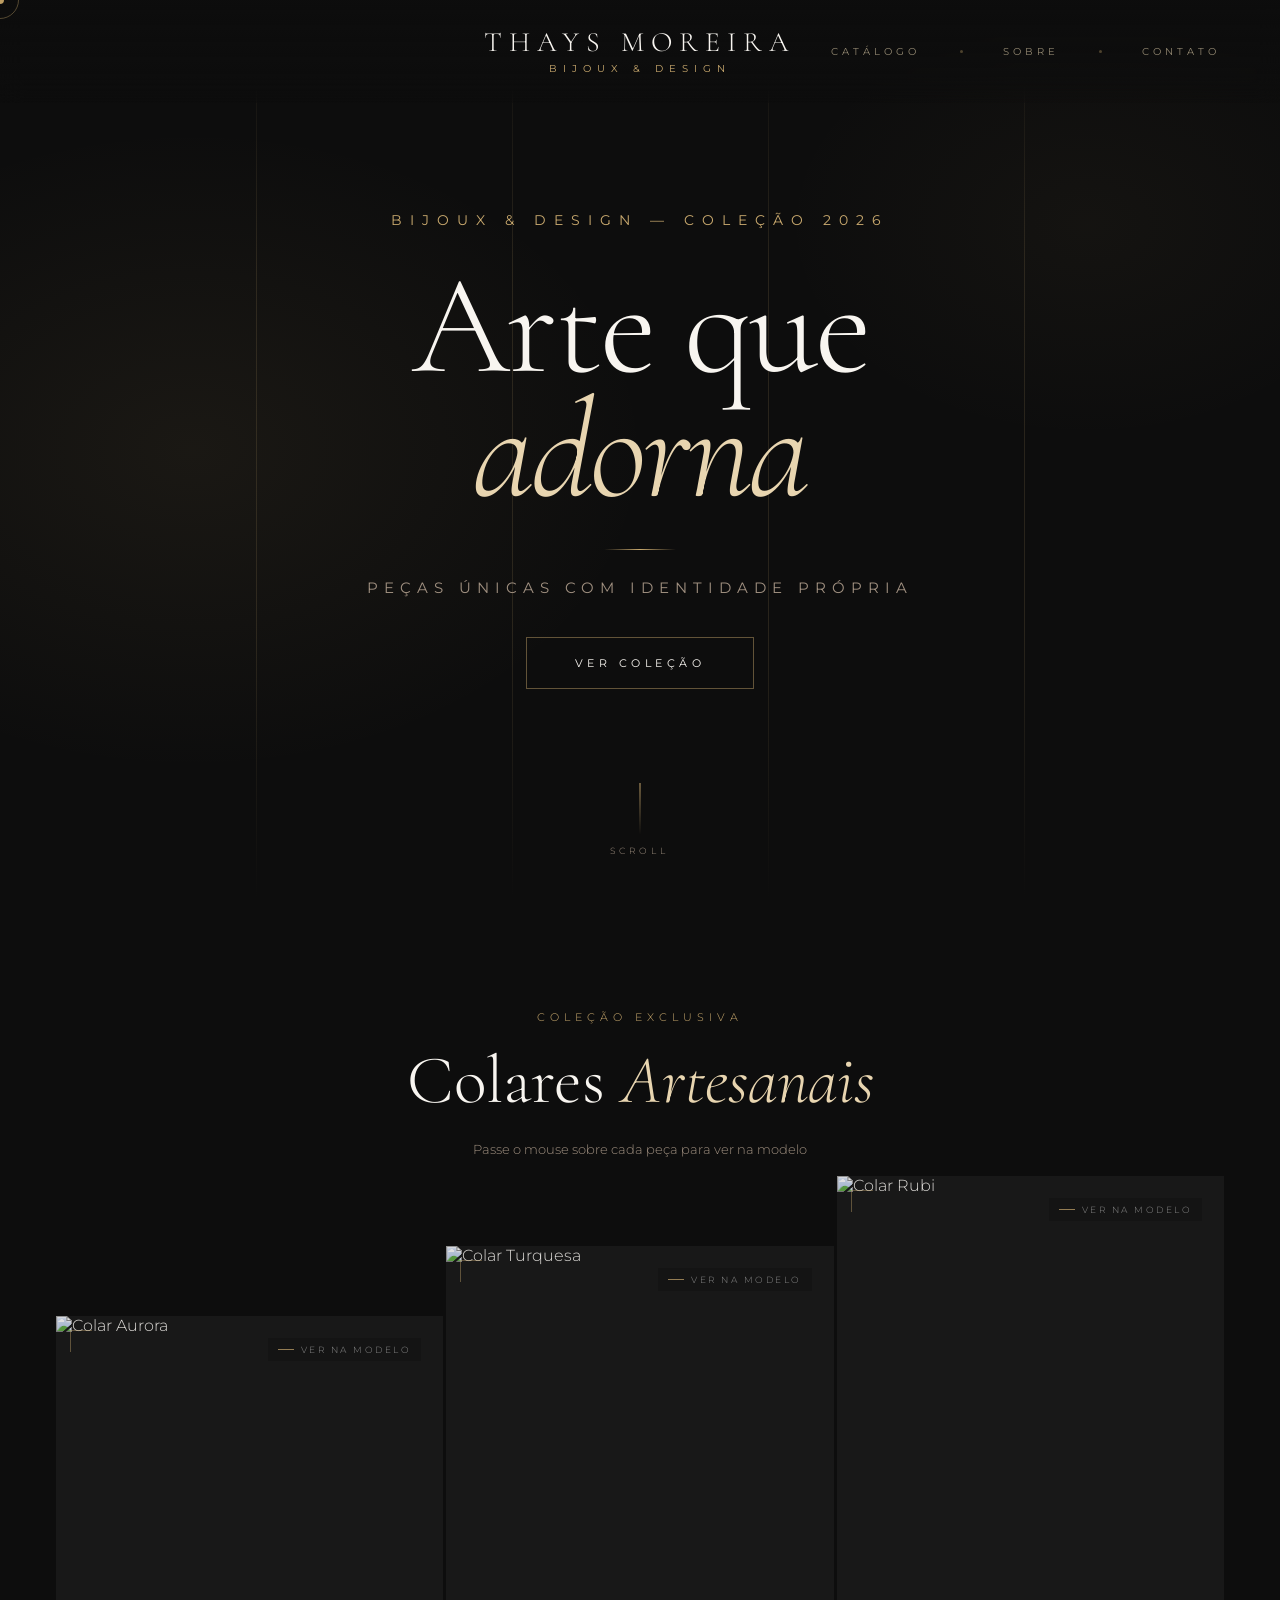
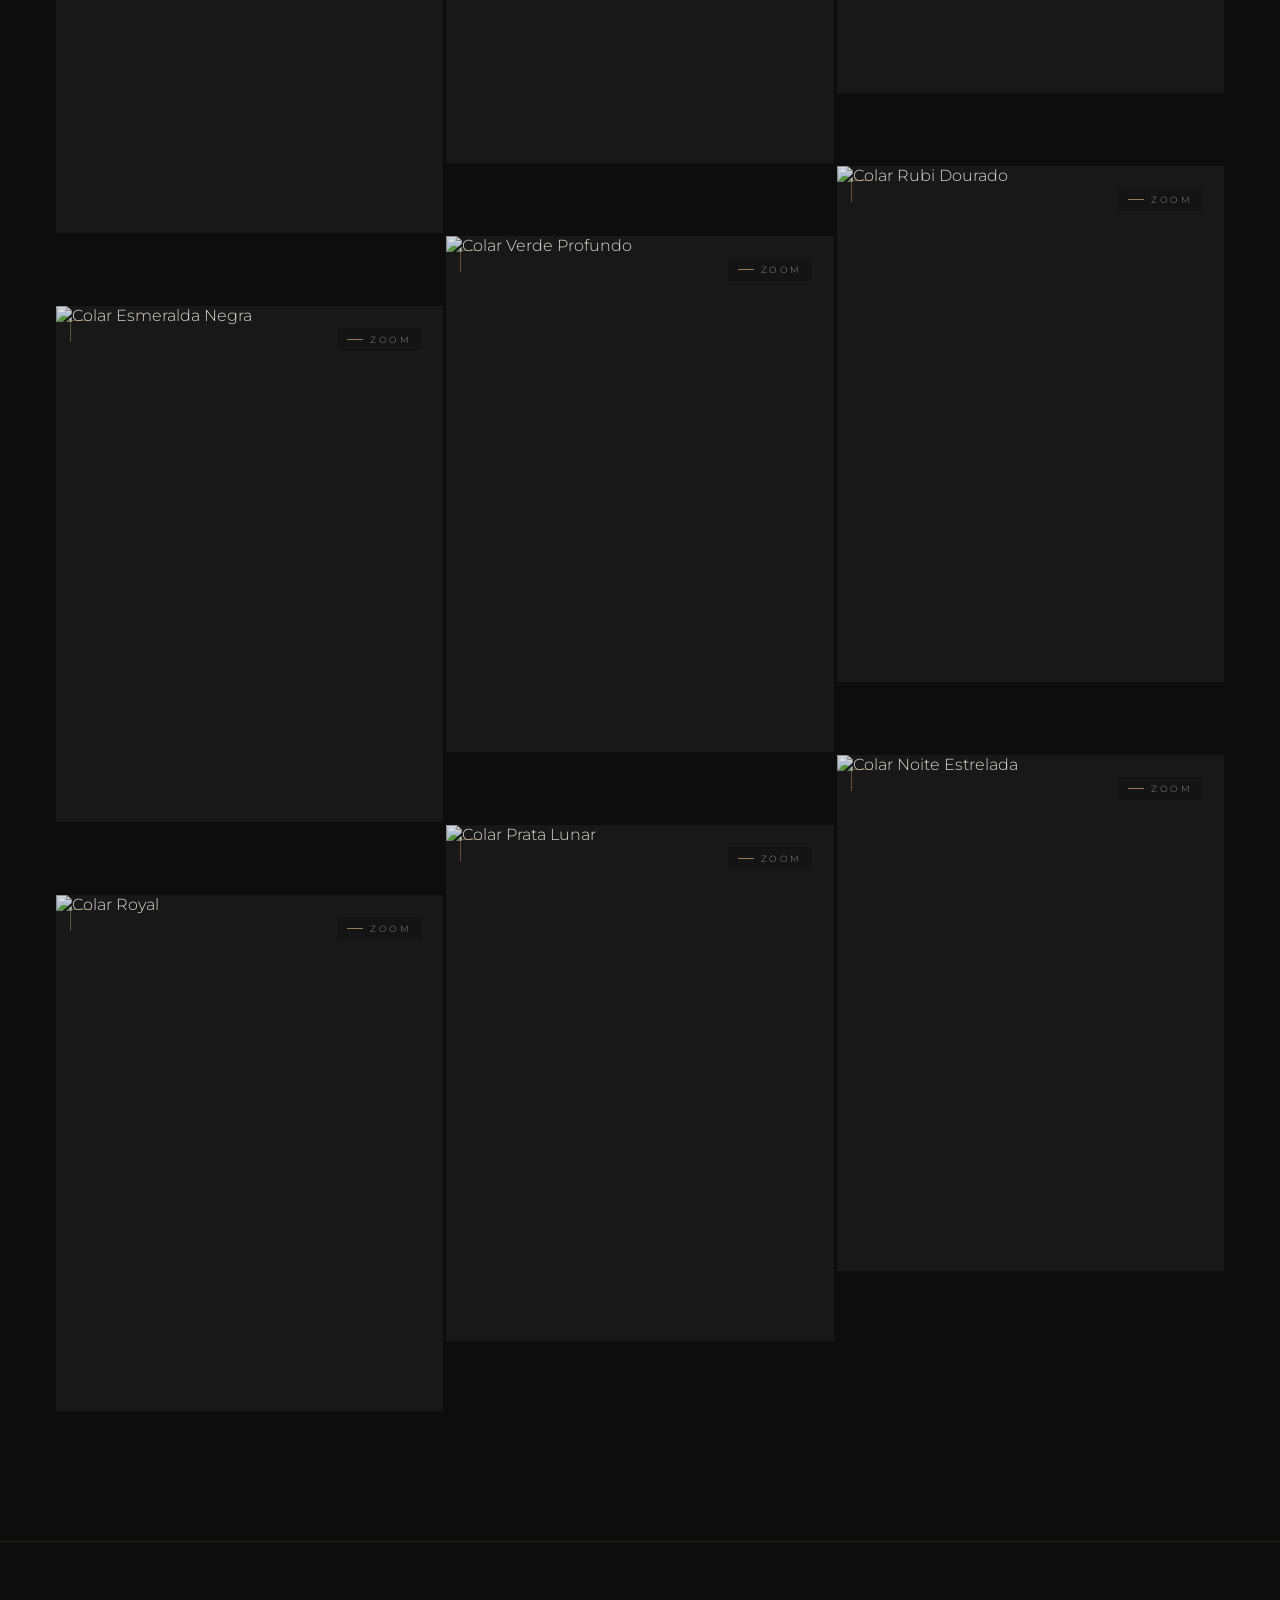
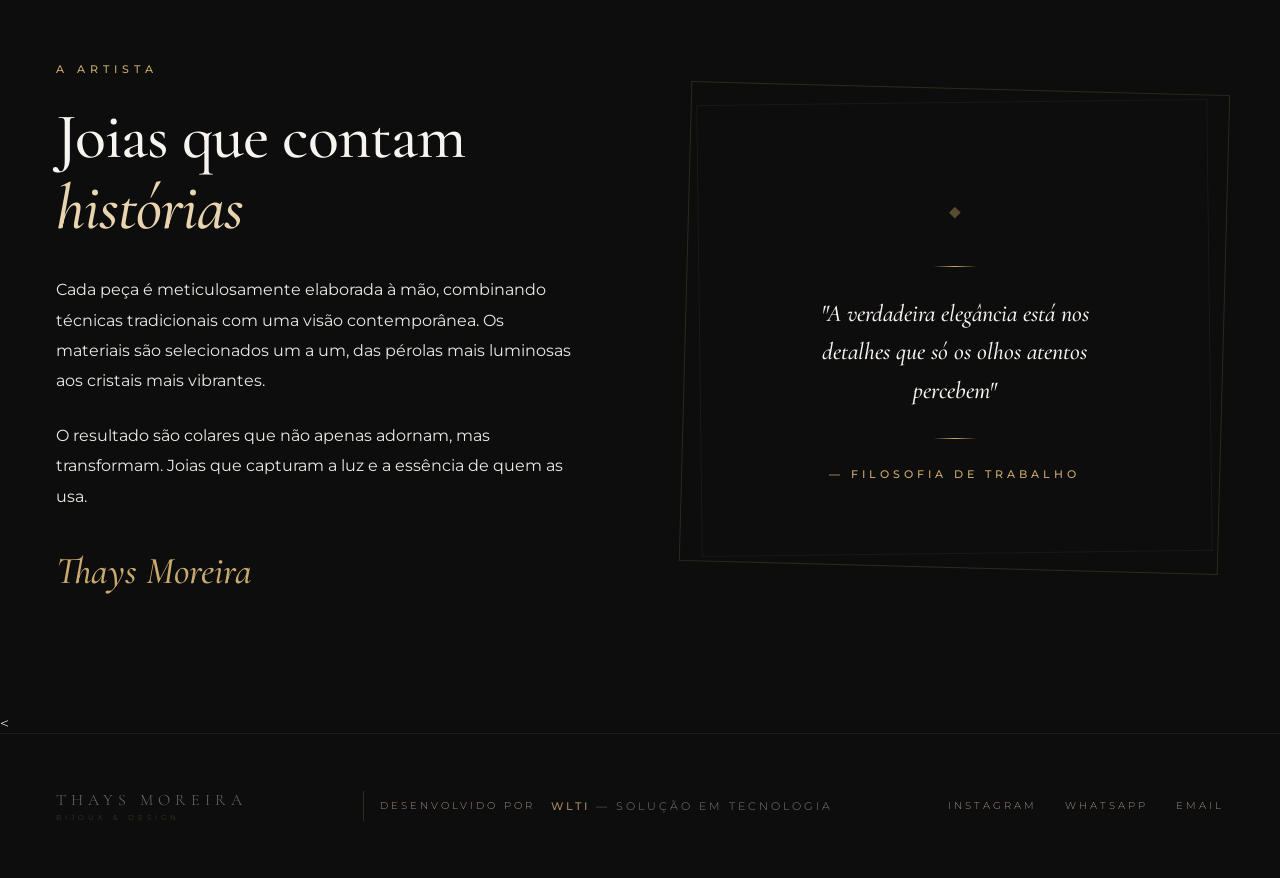
==== index.html @ ad1c8031 "Initial commit: site Thays Moreira" ====
<!DOCTYPE html>
<html lang="pt-BR">
<head>
<meta charset="UTF-8">
<meta name="viewport" content="width=device-width, initial-scale=1.0">
<title>Thays Moreira — Bijoux & Design</title>
<link rel="preconnect" href="https://fonts.googleapis.com">
<link rel="preconnect" href="https://fonts.gstatic.com" crossorigin>
<link href="https://fonts.googleapis.com/css2?family=Cormorant+Garamond:ital,wght@0,300;0,400;0,500;0,600;1,300;1,400&family=Montserrat:wght@200;300;400;500;600&display=swap" rel="stylesheet">
<style>
*,*::before,*::after{box-sizing:border-box;margin:0;padding:0}
:root{
  --gold:#c9a96e;
  --gold-light:#e8d5b0;
  --dark:#0d0d0d;
  --charcoal:#181818;
  --off-white:#f8f5f0;
  --text-muted:#a09080;
}
html{scroll-behavior:smooth}
body{background:var(--dark);color:var(--off-white);font-family:"Montserrat",sans-serif;font-weight:300;overflow-x:hidden;cursor:none}

/* CURSOR */
#cursor{position:fixed;width:8px;height:8px;background:var(--gold);border-radius:50%;pointer-events:none;z-index:9999;transform:translate(-50%,-50%);mix-blend-mode:difference}
#cursor-ring{position:fixed;width:38px;height:38px;border:1px solid rgba(201,169,110,.55);border-radius:50%;pointer-events:none;z-index:9998;transform:translate(-50%,-50%);opacity:.7;transition:left .1s ease-out,top .1s ease-out}

/* HEADER - LOGO CENTRALIZADO */
header{
  position:fixed;top:0;left:0;right:0;z-index:100;
  padding:28px 60px;
  display:flex;align-items:center;justify-content:center;
  background:linear-gradient(to bottom,rgba(13,13,13,.97) 0%,rgba(13,13,13,.6) 75%,transparent 100%);
  backdrop-filter:blur(12px);
  -webkit-backdrop-filter:blur(12px);
}

/* LOGO — AUMENTADO */
.logo-text{
  display:flex;
  flex-direction:column;
  gap:6px;
  text-decoration:none;
  align-items:center;
}
.logo-name{
  font-family:"Cormorant Garamond",serif;
  font-size:28px;
  font-weight:300;
  letter-spacing:7px;
  text-transform:uppercase;
  color:var(--off-white);
  line-height:1;
}
.logo-sub{
  font-size:10px;
  letter-spacing:6px;
  text-transform:uppercase;
  color:var(--gold);
  font-weight:400;
  display:flex;
  align-items:center;
  gap:10px;
}
.logo-sub::before,.logo-sub::after{
  content:"";
  flex:1;
  height:1px;
  background:linear-gradient(to right,transparent,rgba(201,169,110,.5));
}
.logo-sub::after{
  background:linear-gradient(to left,transparent,rgba(201,169,110,.5));
}

/* MENU - posicionado absoluto à direita */
nav{position:absolute;right:60px;display:flex;gap:40px;align-items:center}
nav a{color:rgba(232,213,176,.6);text-decoration:none;font-size:10px;letter-spacing:4px;text-transform:uppercase;transition:color .3s,letter-spacing .3s;font-weight:400}
nav a:hover{color:var(--gold);letter-spacing:5.5px}
.nav-dot{width:3px;height:3px;border-radius:50%;background:rgba(201,169,110,.35)}

/* HERO */
.hero{min-height:100vh;display:flex;align-items:center;justify-content:center;position:relative;overflow:hidden}
.hero-bg{position:absolute;inset:0;background:
  radial-gradient(ellipse 55% 55% at 15% 50%,rgba(201,169,110,.07) 0%,transparent 65%),
  radial-gradient(ellipse 40% 40% at 85% 25%,rgba(201,169,110,.04) 0%,transparent 60%)}
.hero-vlines span{position:absolute;top:0;bottom:0;width:1px;background:linear-gradient(to bottom,transparent,rgba(201,169,110,.15) 30%,rgba(201,169,110,.15) 70%,transparent)}
.hero-vlines span:nth-child(1){left:20%}
.hero-vlines span:nth-child(2){left:40%}
.hero-vlines span:nth-child(3){left:60%}
.hero-vlines span:nth-child(4){left:80%}
.hero-content{text-align:center;position:relative;z-index:2}
/* FONTES AUMENTADAS - EYEBROW E SUBTÍTULO */
.hero-eyebrow{
  font-size:14px;  /* AUMENTADO de 11px */
  letter-spacing:8px;  /* AUMENTADO de 7px */
  text-transform:uppercase;
  color:var(--gold);
  margin-bottom:36px;
  opacity:0;
  animation:fadeUp .9s .3s forwards;
  font-weight:400;
}
.hero-title{font-family:"Cormorant Garamond",serif;font-size:clamp(72px,11vw,148px);font-weight:300;line-height:.88;color:var(--off-white);letter-spacing:-3px;opacity:0;animation:fadeUp 1s .5s forwards}
.hero-title em{font-style:italic;color:var(--gold-light)}
.hero-divider{width:72px;height:1px;background:linear-gradient(to right,transparent,var(--gold),transparent);margin:36px auto 28px;opacity:0;animation:fadeIn 1s .85s forwards}
/* FONTES AUMENTADAS - SUBTÍTULO */
.hero-sub{
  font-size:15px;  /* AUMENTADO de 12px */
  letter-spacing:6px;  /* AUMENTADO de 5px */
  text-transform:uppercase;
  color:var(--text-muted);
  opacity:0;
  animation:fadeUp 1s .7s forwards;
  font-weight:400;
}
/* FONTES AUMENTADAS - BOTÃO CTA */
.hero-cta{
  display:inline-block;
  font-size:11px;  /* AUMENTADO de 10px */
  letter-spacing:4.5px;  /* AUMENTADO de 4px */
  text-transform:uppercase;
  color:var(--off-white);
  text-decoration:none;
  border:1px solid rgba(201,169,110,.45);
  padding:18px 48px;
  margin-top:40px;
  transition:all .45s;
  opacity:0;
  animation:fadeUp .9s 1.1s forwards;
  font-weight:400;
}
.hero-cta:hover{background:var(--gold);color:var(--dark);border-color:var(--gold);letter-spacing:6px}
.scroll-hint{position:absolute;bottom:44px;left:50%;transform:translateX(-50%);display:flex;flex-direction:column;align-items:center;gap:10px;opacity:0;animation:fadeIn 1s 1.6s forwards}
.scroll-hint span{font-size:9px;letter-spacing:4px;text-transform:uppercase;color:var(--text-muted)}
.scroll-line{width:1px;height:52px;background:linear-gradient(to bottom,var(--gold),transparent);animation:scrollPulse 2.2s ease-in-out infinite}

/* SECTION HEADER */
.section-header{text-align:center;padding:110px 60px 64px}
.section-eyebrow{font-size:11px;letter-spacing:5px;text-transform:uppercase;color:var(--gold);margin-bottom:20px}
.section-title{font-family:"Cormorant Garamond",serif;font-size:clamp(42px,5.5vw,68px);font-weight:300;color:var(--off-white);line-height:1.08}
.section-title em{font-style:italic;color:var(--gold-light)}
.section-sub{font-size:13px;color:var(--text-muted);margin-top:20px;line-height:1.9;max-width:480px;margin-left:auto;margin-right:auto}

/* CATALOG */
.catalog{padding:20px 56px 130px;max-width:1440px;margin:0 auto}
.catalog-grid{display:grid;grid-template-columns:repeat(3,1fr);gap:3px}

/* PRODUCT CARD */
.product-card{position:relative;overflow:hidden;aspect-ratio:3/4;background:var(--charcoal);cursor:none}
.product-card:nth-child(3n+1){margin-top:70px}
.product-card:nth-child(3n+3){margin-top:-70px}

/* IMAGEM PRINCIPAL - O COLAR (sempre visível) */
.product-img{
  position:absolute;inset:0;width:100%;height:100%;
  object-fit:cover;object-position:center;
  transition:transform .9s cubic-bezier(.25,.46,.45,.94), filter .7s ease, opacity .5s ease;
  filter:saturate(.85) brightness(.88);
  z-index:1;
}
.product-card:hover .product-img{
  transform:scale(1.08);
  filter:saturate(1.15) brightness(1.0) contrast(1.05);
}

/* IMAGEM HOVER - A MODELO (aparece ao passar mouse) */
.hover-img{
  position:absolute;inset:0;width:100%;height:100%;
  object-fit:cover;object-position:center;
  opacity:0;
  transition:opacity .6s ease, transform .9s cubic-bezier(.25,.46,.45,.94);
  z-index:2;  /* ACIMA da imagem do colar */
}
.product-card:hover .hover-img{
  opacity:1;
  transform:scale(1.05);
}

.product-overlay{
  position:absolute;inset:0;
  background:linear-gradient(to top,rgba(8,8,8,.92) 0%,rgba(8,8,8,.1) 45%,transparent 65%);
  z-index:3;opacity:0;transition:opacity .5s;
}
.product-card:hover .product-overlay{opacity:1}

.product-info{
  position:absolute;bottom:0;left:0;right:0;padding:36px 28px;
  z-index:4;transform:translateY(18px);opacity:0;
  transition:all .5s .08s;
}
.product-card:hover .product-info{transform:translateY(0);opacity:1}
.product-name{font-family:"Cormorant Garamond",serif;font-size:28px;font-weight:400;color:var(--off-white);margin-bottom:7px}
.product-material{font-size:10px;letter-spacing:3.5px;text-transform:uppercase;color:var(--gold)}

.hover-hint{
  position:absolute;top:22px;right:22px;
  font-size:9px;letter-spacing:2.5px;text-transform:uppercase;
  color:rgba(255,255,255,.5);z-index:5;
  transition:opacity .3s;
  display:flex;align-items:center;gap:7px;
  background:rgba(13,13,13,.35);padding:6px 10px;
}
.hover-hint::before{content:"";width:16px;height:1px;background:var(--gold);opacity:.7}
.product-card:hover .hover-hint{opacity:0}

.corner-tl{
  position:absolute;top:14px;left:14px;
  width:22px;height:22px;
  border-top:1px solid var(--gold);
  border-left:1px solid var(--gold);
  z-index:5;opacity:.4;
  transition:opacity .35s,width .35s,height .35s;
}
.product-card:hover .corner-tl{opacity:1;width:44px;height:44px}

/* ABOUT - FONTES MAIS LEGÍVEIS */
.about-wrapper{border-top:1px solid rgba(201,169,110,.12);padding:120px 56px}
.about-inner{max-width:1200px;margin:0 auto;display:grid;grid-template-columns:1fr 1fr;gap:90px;align-items:center}
.about-eyebrow{font-size:11px;letter-spacing:5px;text-transform:uppercase;color:var(--gold);margin-bottom:26px;font-weight:500}
.about-title{font-family:"Cormorant Garamond",serif;font-size:clamp(48px,5vw,64px);font-weight:500;color:var(--off-white);line-height:1.1;margin-bottom:32px;letter-spacing:-1px}
.about-title em{font-style:italic;color:var(--gold-light)}
.about-text{color:var(--off-white);font-size:16px;line-height:1.9;margin-bottom:24px;font-weight:400;opacity:0.95;max-width:520px}
.about-signature{font-family:"Cormorant Garamond",serif;font-size:38px;font-style:italic;color:var(--gold);opacity:1;margin-top:36px;font-weight:500}
.manifesto-panel{position:relative;height:480px;display:flex;flex-direction:column;align-items:center;justify-content:center;gap:28px;padding:48px}
.manifesto-panel::before{content:"";position:absolute;inset:0;border:1px solid rgba(201,169,110,.18);transform:rotate(1.5deg)}
.manifesto-panel::after{content:"";position:absolute;inset:14px;border:1px solid rgba(201,169,110,.08);transform:rotate(-0.7deg)}
.manifesto-gem{font-family:"Cormorant Garamond",serif;font-size:52px;color:var(--gold);opacity:.4;font-style:italic;z-index:1}
.manifesto-line{width:44px;height:1px;background:linear-gradient(to right,transparent,var(--gold),transparent);z-index:1}
.manifesto-quote{font-family:"Cormorant Garamond",serif;font-size:24px;font-style:italic;color:var(--off-white);text-align:center;line-height:1.6;opacity:1;z-index:1;max-width:340px;font-weight:500}
.manifesto-attr{font-size:11px;letter-spacing:4px;text-transform:uppercase;color:var(--gold);z-index:1;font-weight:500}

/* FOOTER */
footer{border-top:1px solid rgba(201,169,110,.1);padding:56px;display:flex;align-items:center;justify-content:space-between;flex-wrap:wrap;gap:24px}
.footer-logo-text{display:flex;flex-direction:column;gap:3px}
.footer-logo-name{font-family:"Cormorant Garamond",serif;font-size:16px;font-weight:300;letter-spacing:5px;text-transform:uppercase;color:rgba(248,245,240,.4)}
.footer-logo-sub{font-size:7px;letter-spacing:4px;text-transform:uppercase;color:rgba(201,169,110,.35)}
.footer-text{font-size:10px;letter-spacing:3px;text-transform:uppercase;color:var(--text-muted)}
.footer-social{display:flex;gap:28px}
.footer-social a{font-size:10px;letter-spacing:3px;text-transform:uppercase;color:var(--text-muted);text-decoration:none;transition:color .3s}
.footer-social a:hover{color:var(--gold)}

/* LOGO WLTi NO RODAPÉ */
.footer-brand{display:flex;align-items:center;gap:16px}
.footer-brand-separator{width:1px;height:30px;background:rgba(201,169,110,.2)}
.wlti-logo{height:32px;width:auto;opacity:.7;transition:opacity .3s}
.wlti-logo:hover{opacity:1}

@keyframes fadeUp{from{opacity:0;transform:translateY(32px)}to{opacity:1;transform:translateY(0)}}
@keyframes fadeIn{from{opacity:0}to{opacity:1}}
@keyframes scrollPulse{0%,100%{opacity:.25}50%{opacity:1}}

@media(max-width:900px){
  header{padding:20px 24px}
  .logo-name{font-size:22px;letter-spacing:5px}
  nav{right:24px;gap:20px}
  nav a{font-size:9px;letter-spacing:3px}
  .hero-eyebrow{font-size:12px;letter-spacing:6px}
  .hero-sub{font-size:13px;letter-spacing:4px}
  .hero-title{font-size:clamp(52px,14vw,80px)}
  .catalog{padding:16px 16px 80px}
  .catalog-grid{grid-template-columns:1fr 1fr}
  .product-card:nth-child(3n+1),.product-card:nth-child(3n+3){margin-top:0}
  .about-wrapper{padding:72px 24px}
  .about-inner{grid-template-columns:1fr;gap:48px}
  .about-title{font-size:clamp(36px,8vw,48px)}
  .about-text{font-size:15px}
  .manifesto-panel{height:auto;min-height:280px}
  footer{padding:40px 24px;flex-direction:column;text-align:center}
  .footer-brand{flex-direction:column;gap:12px}
  .footer-brand-separator{display:none}
}

/* TEXTO WLTi NO RODAPÉ */
.wlti-text{
  font-family:"Montserrat",sans-serif;
  font-size:11px;
  letter-spacing:3px;
  text-transform:uppercase;
  color:var(--gold);
  font-weight:500;
  opacity:.8;
  transition:opacity .3s;
}
.wlti-text:hover{opacity:1}
.wlti-text span{
  color:var(--off-white);
  font-weight:300;
  opacity:.6;
}








</style>
</head>
<body>
<div id="cursor"></div>
<div id="cursor-ring"></div>

<header>
  <a href="#" class="logo-text">
    <span class="logo-name">Thays Moreira</span>
    <span class="logo-sub">Bijoux &amp; Design</span>
  </a>

<nav>
  <a href="#catalogo">Catálogo</a><span class="nav-dot"></span>
  <a href="#sobre">Sobre</a><span class="nav-dot"></span>
  <a href="https://wa.me/5511981111852" target="_blank">Contato</a>
</nav>

</header>

<section class="hero">
  <div class="hero-bg"></div>
  <div class="hero-vlines"><span></span><span></span><span></span><span></span></div>
  <div class="hero-content">
    <p class="hero-eyebrow">Bijoux &amp; Design — Coleção 2026</p>
    <h1 class="hero-title">Arte que<br><em>adorna</em></h1>
    <div class="hero-divider"></div>
    <p class="hero-sub">Peças únicas com identidade própria</p>
    <a href="#catalogo" class="hero-cta">Ver Coleção</a>
  </div>
  <div class="scroll-hint"><div class="scroll-line"></div><span>Scroll</span></div>
</section>

<section id="catalogo">
  <div class="section-header">
    <p class="section-eyebrow">Coleção Exclusiva</p>
    <h2 class="section-title">Colares <em>Artesanais</em></h2>
    <p class="section-sub">Passe o mouse sobre cada peça para ver na modelo</p>
  </div>
  <div class="catalog">
    <div class="catalog-grid">
      
      <!-- CARD 1: Colar Multicolorido (colar 2) com Modelo Designer (1) -->
      <div class="product-card">
        <img class="product-img" src="colar (2).jpeg" alt="Colar Aurora">
        <img class="hover-img" src="Designer (1).jpg" alt="Modelo usando Colar Aurora">
        <div class="corner-tl"></div>
        <div class="hover-hint">Ver na modelo</div>
        <div class="product-overlay"></div>
        <div class="product-info">
          <h3 class="product-name">Aurora</h3>
          <p class="product-material">Pérolas barrocas & cristais</p>
        </div>
      </div>

      <!-- CARD 2: Colar Turquesa (colar 6) com Modelo Designer (2) -->
      <div class="product-card">
        <img class="product-img" src="colar (6).jpeg" alt="Colar Turquesa">
        <img class="hover-img" src="Designer (2).jpg" alt="Modelo usando Colar Turquesa">
        <div class="corner-tl"></div>
        <div class="hover-hint">Ver na modelo</div>
        <div class="product-overlay"></div>
        <div class="product-info">
          <h3 class="product-name">Esmeralda do Mar</h3>
          <p class="product-material">Turquesa natural & prata</p>
        </div>
      </div>

      <!-- CARD 3: Colar Vermelho (colar 9) com Modelo modelo2 -->
      <div class="product-card">
        <img class="product-img" src="colar (9).jpeg" alt="Colar Rubi">
        <img class="hover-img" src="modelo2.jpg" alt="Modelo usando Colar Rubi">
        <div class="corner-tl"></div>
        <div class="hover-hint">Ver na modelo</div>
        <div class="product-overlay"></div>
        <div class="product-info">
          <h3 class="product-name">Paixão</h3>
          <p class="product-material">Coral vermelho & ônix</p>
        </div>
      </div>

      <!-- CARD 4: Colar Verde/Preto (colar 1) -->
      <div class="product-card">
        <img class="product-img" src="colar (1).jpeg" alt="Colar Esmeralda Negra">
        <div class="corner-tl"></div>
        <div class="hover-hint">Zoom</div>
        <div class="product-overlay"></div>
        <div class="product-info">
          <h3 class="product-name">Esmeralda Negra</h3>
          <p class="product-material">Pérolas Tahitian & cristais</p>
        </div>
      </div>

      <!-- CARD 5: Colar Verde/Preto com pérolas verdes (colar 3) -->
      <div class="product-card">
        <img class="product-img" src="colar (3).jpeg" alt="Colar Verde Profundo">
        <div class="corner-tl"></div>
        <div class="hover-hint">Zoom</div>
        <div class="product-overlay"></div>
        <div class="product-info">
          <h3 class="product-name">Verde Profundo</h3>
          <p class="product-material">Pérolas verdes & hematita</p>
        </div>
      </div>

      <!-- CARD 6: Colar Vermelho/Dourado (colar 4) -->
      <div class="product-card">
        <img class="product-img" src="colar (4).jpeg" alt="Colar Rubi Dourado">
        <div class="corner-tl"></div>
        <div class="hover-hint">Zoom</div>
        <div class="product-overlay"></div>
        <div class="product-info">
          <h3 class="product-name">Rubi Dourado</h3>
          <p class="product-material">Coral vermelho & pedra do sol</p>
        </div>
      </div>

      <!-- CARD 7: Colar Vermelho/Azul (colar 5) -->
      <div class="product-card">
        <img class="product-img" src="colar (5).jpeg" alt="Colar Royal">
        <div class="corner-tl"></div>
        <div class="hover-hint">Zoom</div>
        <div class="product-overlay"></div>
        <div class="product-info">
          <h3 class="product-name">Royal</h3>
          <p class="product-material">Coral & lápis-lazúli</p>
        </div>
      </div>

      <!-- CARD 8: Colar Cinza/Prata (colar 7) -->
      <div class="product-card">
        <img class="product-img" src="colar (7).jpeg" alt="Colar Prata Lunar">
        <div class="corner-tl"></div>
        <div class="hover-hint">Zoom</div>
        <div class="product-overlay"></div>
        <div class="product-info">
          <h3 class="product-name">Prata Lunar</h3>
          <p class="product-material">Pérolas cinzas & cristais</p>
        </div>
      </div>

      <!-- CARD 9: Colar Azul escuro com pedra dourada (colar 8) -->
      <div class="product-card">
        <img class="product-img" src="colar (8).jpeg" alt="Colar Noite Estrelada">
        <div class="corner-tl"></div>
        <div class="hover-hint">Zoom</div>
        <div class="product-overlay"></div>
        <div class="product-info">
          <h3 class="product-name">Noite Estrelada</h3>
          <p class="product-material">Lápis-lazúli & pirita</p>
        </div>
      </div>

    </div>
  </div>
</section>

<section id="sobre" class="about-wrapper">
  <div class="about-inner">
    <div class="about-text-content">
      <p class="about-eyebrow">A Artista</p>
      <h2 class="about-title">Joias que contam<br><em>histórias</em></h2>
      <p class="about-text">Cada peça é meticulosamente elaborada à mão, combinando técnicas tradicionais com uma visão contemporânea. Os materiais são selecionados um a um, das pérolas mais luminosas aos cristais mais vibrantes.</p>
      <p class="about-text">O resultado são colares que não apenas adornam, mas transformam. Joias que capturam a luz e a essência de quem as usa.</p>
      <p class="about-signature">Thays Moreira</p>
    </div>
    <div class="manifesto-panel">
      <div class="manifesto-gem">◆</div>
      <div class="manifesto-line"></div>
      <p class="manifesto-quote">"A verdadeira elegância está nos detalhes que só os olhos atentos percebem"</p>
      <div class="manifesto-line"></div>
      <p class="manifesto-attr">— Filosofia de trabalho</p>
    </div>
  </div>
</section>

<<footer id="contato">
  <div class="footer-logo-text">
    <span class="footer-logo-name">Thays Moreira</span>
    <span class="footer-logo-sub">Bijoux &amp; Design</span>
  </div>
  
  <div class="footer-brand">
    <div class="footer-brand-separator"></div>
    <span class="footer-text">Desenvolvido por</span>
    <span class="wlti-text">WLTi <span>— Solução em Tecnologia</span></span>
  </div>
  
  <div class="footer-social">
    <a href="#">Instagram</a>
    <a href="https://wa.me/5511981111852" target="_blank">WhatsApp</a>
    <a href="#">Email</a>
  </div>
</footer>

<script>
// Cursor personalizado
const cursor = document.getElementById('cursor');
const cursorRing = document.getElementById('cursor-ring');

document.addEventListener('mousemove', (e) => {
  cursor.style.left = e.clientX + 'px';
  cursor.style.top = e.clientY + 'px';
  cursorRing.style.left = e.clientX + 'px';
  cursorRing.style.top = e.clientY + 'px';
});

// Efeito suave no cursor ao passar sobre elementos clicáveis
const clickables = document.querySelectorAll('a, .product-card, .hero-cta');
clickables.forEach(el => {
  el.addEventListener('mouseenter', () => {
    cursorRing.style.transform = 'translate(-50%, -50%) scale(1.5)';
    cursorRing.style.opacity = '0.4';
  });
  el.addEventListener('mouseleave', () => {
    cursorRing.style.transform = 'translate(-50%, -50%) scale(1)';
    cursorRing.style.opacity = '0.7';
  });
});
</script>

</body>
</html>
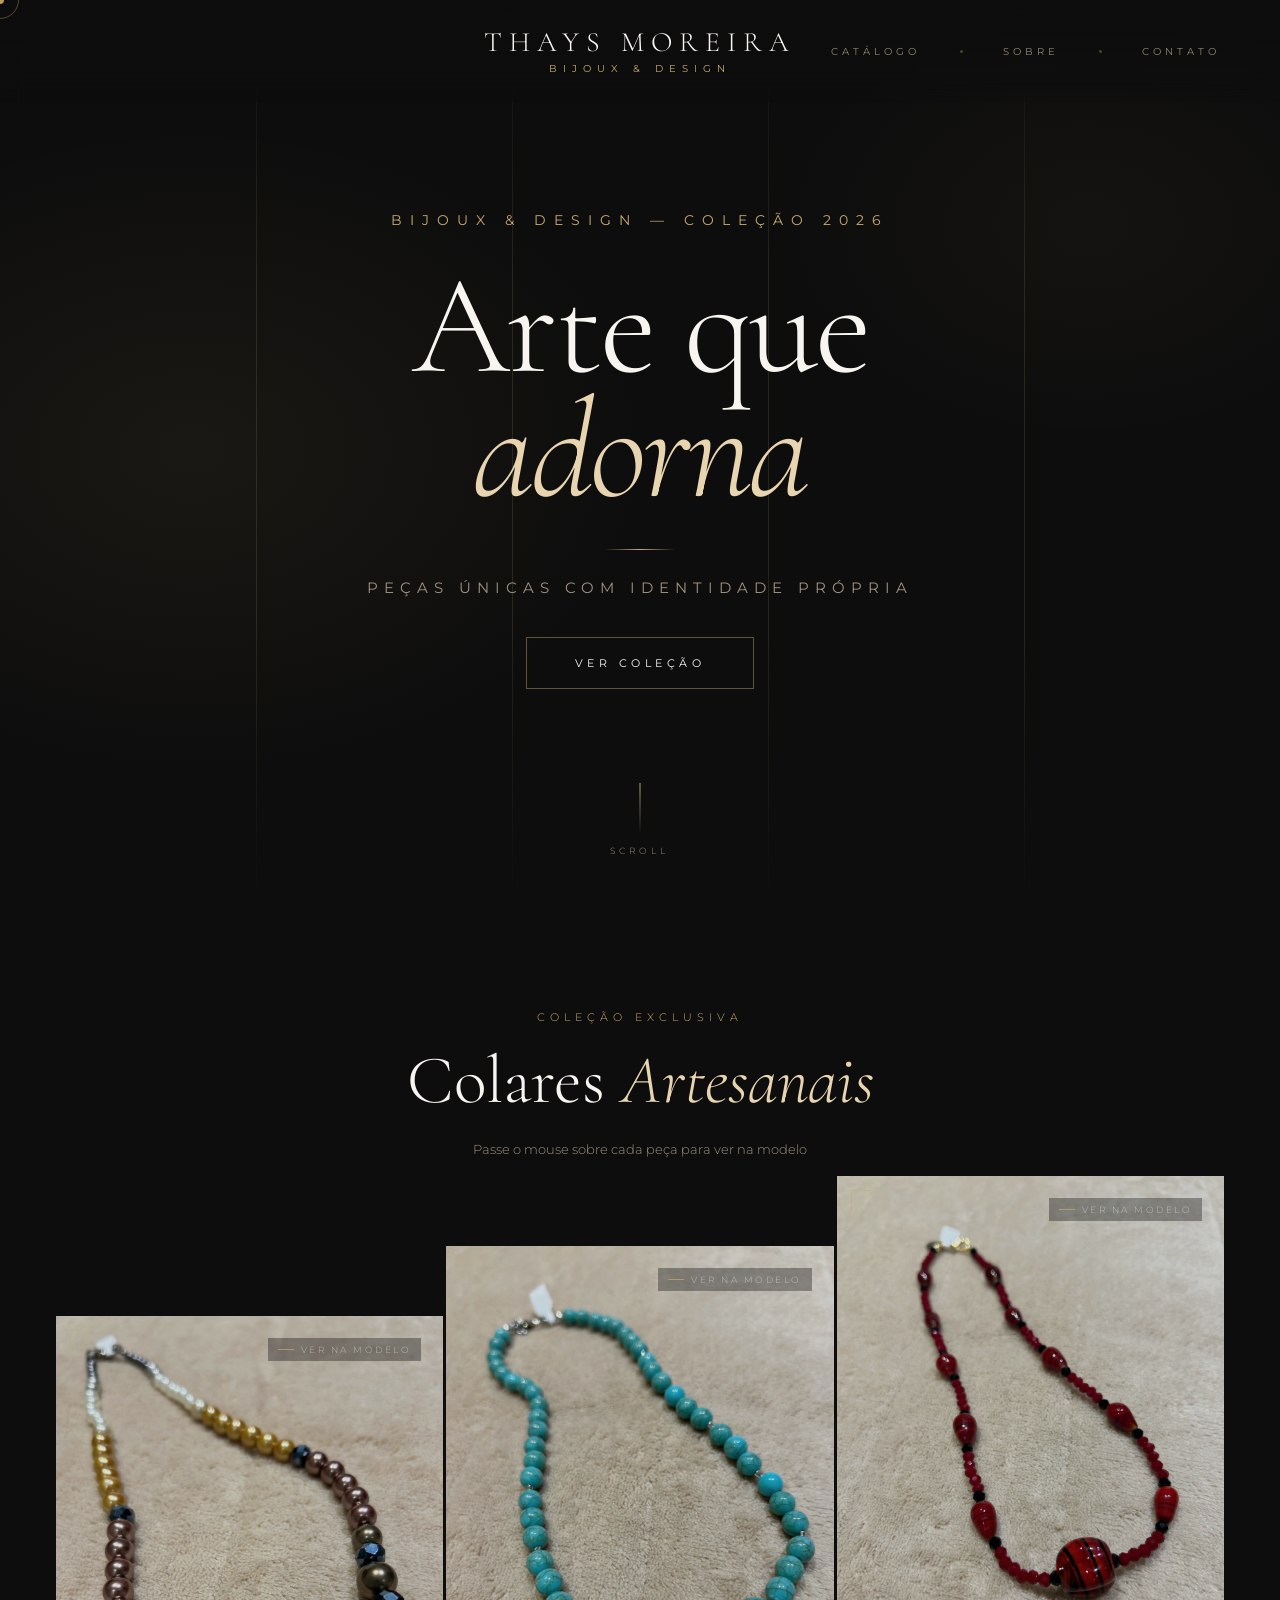
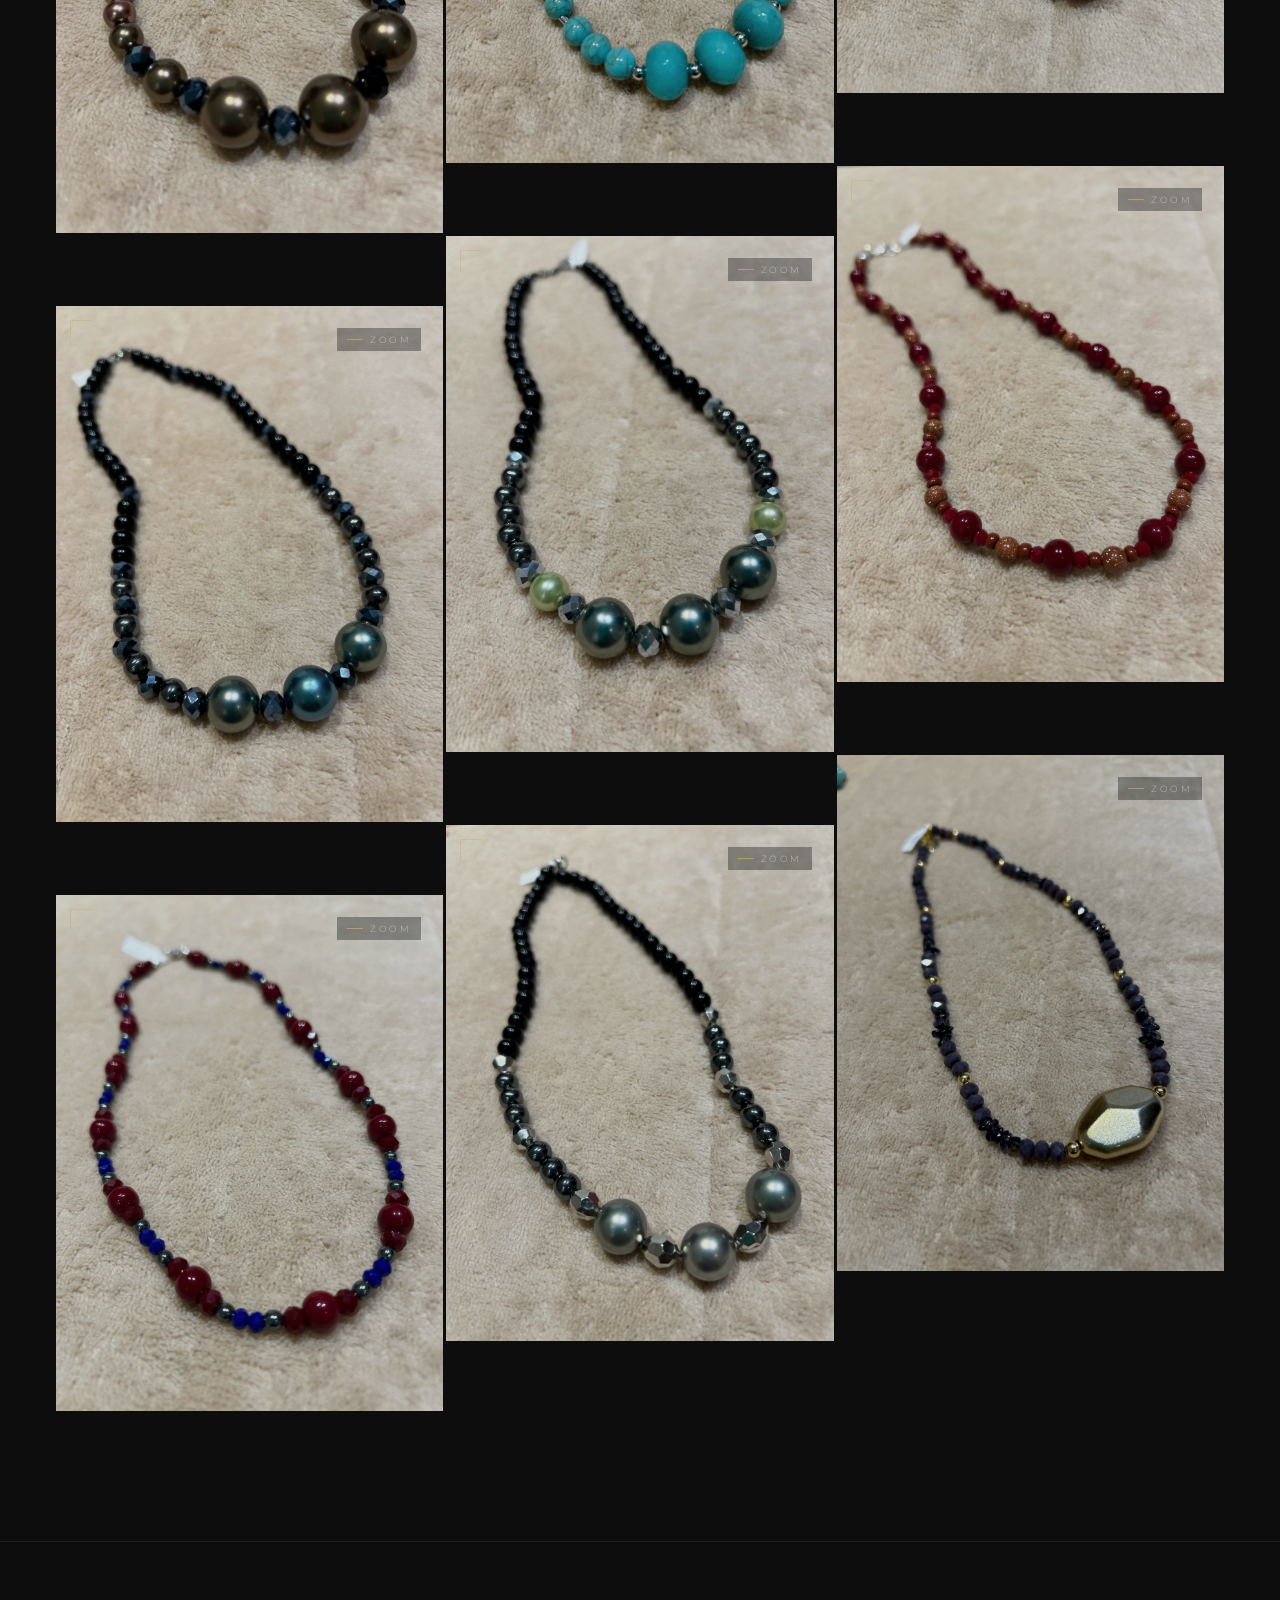
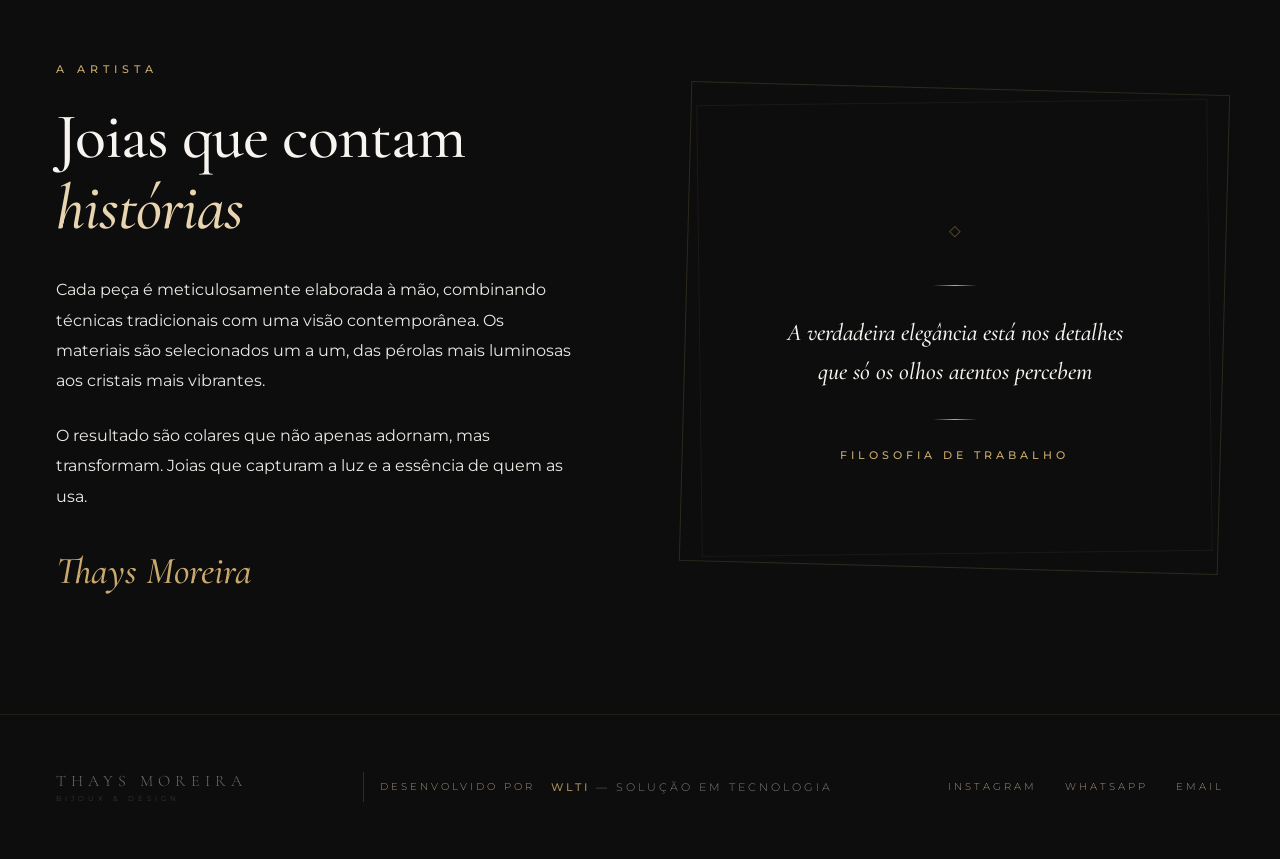
==== commit eb0938e2: "Update index and add assets" ====
--- a/index.html
+++ b/index.html
@@ -1,519 +1,838 @@
 <!DOCTYPE html>
 <html lang="pt-BR">
 <head>
-<meta charset="UTF-8">
-<meta name="viewport" content="width=device-width, initial-scale=1.0">
-<title>Thays Moreira — Bijoux & Design</title>
-<link rel="preconnect" href="https://fonts.googleapis.com">
-<link rel="preconnect" href="https://fonts.gstatic.com" crossorigin>
-<link href="https://fonts.googleapis.com/css2?family=Cormorant+Garamond:ital,wght@0,300;0,400;0,500;0,600;1,300;1,400&family=Montserrat:wght@200;300;400;500;600&display=swap" rel="stylesheet">
-<style>
-*,*::before,*::after{box-sizing:border-box;margin:0;padding:0}
-:root{
-  --gold:#c9a96e;
-  --gold-light:#e8d5b0;
-  --dark:#0d0d0d;
-  --charcoal:#181818;
-  --off-white:#f8f5f0;
-  --text-muted:#a09080;
-}
-html{scroll-behavior:smooth}
-body{background:var(--dark);color:var(--off-white);font-family:"Montserrat",sans-serif;font-weight:300;overflow-x:hidden;cursor:none}
-
-/* CURSOR */
-#cursor{position:fixed;width:8px;height:8px;background:var(--gold);border-radius:50%;pointer-events:none;z-index:9999;transform:translate(-50%,-50%);mix-blend-mode:difference}
-#cursor-ring{position:fixed;width:38px;height:38px;border:1px solid rgba(201,169,110,.55);border-radius:50%;pointer-events:none;z-index:9998;transform:translate(-50%,-50%);opacity:.7;transition:left .1s ease-out,top .1s ease-out}
-
-/* HEADER - LOGO CENTRALIZADO */
-header{
-  position:fixed;top:0;left:0;right:0;z-index:100;
-  padding:28px 60px;
-  display:flex;align-items:center;justify-content:center;
-  background:linear-gradient(to bottom,rgba(13,13,13,.97) 0%,rgba(13,13,13,.6) 75%,transparent 100%);
-  backdrop-filter:blur(12px);
-  -webkit-backdrop-filter:blur(12px);
-}
-
-/* LOGO — AUMENTADO */
-.logo-text{
-  display:flex;
-  flex-direction:column;
-  gap:6px;
-  text-decoration:none;
-  align-items:center;
-}
-.logo-name{
-  font-family:"Cormorant Garamond",serif;
-  font-size:28px;
-  font-weight:300;
-  letter-spacing:7px;
-  text-transform:uppercase;
-  color:var(--off-white);
-  line-height:1;
-}
-.logo-sub{
-  font-size:10px;
-  letter-spacing:6px;
-  text-transform:uppercase;
-  color:var(--gold);
-  font-weight:400;
-  display:flex;
-  align-items:center;
-  gap:10px;
-}
-.logo-sub::before,.logo-sub::after{
-  content:"";
-  flex:1;
-  height:1px;
-  background:linear-gradient(to right,transparent,rgba(201,169,110,.5));
-}
-.logo-sub::after{
-  background:linear-gradient(to left,transparent,rgba(201,169,110,.5));
-}
-
-/* MENU - posicionado absoluto à direita */
-nav{position:absolute;right:60px;display:flex;gap:40px;align-items:center}
-nav a{color:rgba(232,213,176,.6);text-decoration:none;font-size:10px;letter-spacing:4px;text-transform:uppercase;transition:color .3s,letter-spacing .3s;font-weight:400}
-nav a:hover{color:var(--gold);letter-spacing:5.5px}
-.nav-dot{width:3px;height:3px;border-radius:50%;background:rgba(201,169,110,.35)}
-
-/* HERO */
-.hero{min-height:100vh;display:flex;align-items:center;justify-content:center;position:relative;overflow:hidden}
-.hero-bg{position:absolute;inset:0;background:
-  radial-gradient(ellipse 55% 55% at 15% 50%,rgba(201,169,110,.07) 0%,transparent 65%),
-  radial-gradient(ellipse 40% 40% at 85% 25%,rgba(201,169,110,.04) 0%,transparent 60%)}
-.hero-vlines span{position:absolute;top:0;bottom:0;width:1px;background:linear-gradient(to bottom,transparent,rgba(201,169,110,.15) 30%,rgba(201,169,110,.15) 70%,transparent)}
-.hero-vlines span:nth-child(1){left:20%}
-.hero-vlines span:nth-child(2){left:40%}
-.hero-vlines span:nth-child(3){left:60%}
-.hero-vlines span:nth-child(4){left:80%}
-.hero-content{text-align:center;position:relative;z-index:2}
-/* FONTES AUMENTADAS - EYEBROW E SUBTÍTULO */
-.hero-eyebrow{
-  font-size:14px;  /* AUMENTADO de 11px */
-  letter-spacing:8px;  /* AUMENTADO de 7px */
-  text-transform:uppercase;
-  color:var(--gold);
-  margin-bottom:36px;
-  opacity:0;
-  animation:fadeUp .9s .3s forwards;
-  font-weight:400;
-}
-.hero-title{font-family:"Cormorant Garamond",serif;font-size:clamp(72px,11vw,148px);font-weight:300;line-height:.88;color:var(--off-white);letter-spacing:-3px;opacity:0;animation:fadeUp 1s .5s forwards}
-.hero-title em{font-style:italic;color:var(--gold-light)}
-.hero-divider{width:72px;height:1px;background:linear-gradient(to right,transparent,var(--gold),transparent);margin:36px auto 28px;opacity:0;animation:fadeIn 1s .85s forwards}
-/* FONTES AUMENTADAS - SUBTÍTULO */
-.hero-sub{
-  font-size:15px;  /* AUMENTADO de 12px */
-  letter-spacing:6px;  /* AUMENTADO de 5px */
-  text-transform:uppercase;
-  color:var(--text-muted);
-  opacity:0;
-  animation:fadeUp 1s .7s forwards;
-  font-weight:400;
-}
-/* FONTES AUMENTADAS - BOTÃO CTA */
-.hero-cta{
-  display:inline-block;
-  font-size:11px;  /* AUMENTADO de 10px */
-  letter-spacing:4.5px;  /* AUMENTADO de 4px */
-  text-transform:uppercase;
-  color:var(--off-white);
-  text-decoration:none;
-  border:1px solid rgba(201,169,110,.45);
-  padding:18px 48px;
-  margin-top:40px;
-  transition:all .45s;
-  opacity:0;
-  animation:fadeUp .9s 1.1s forwards;
-  font-weight:400;
-}
-.hero-cta:hover{background:var(--gold);color:var(--dark);border-color:var(--gold);letter-spacing:6px}
-.scroll-hint{position:absolute;bottom:44px;left:50%;transform:translateX(-50%);display:flex;flex-direction:column;align-items:center;gap:10px;opacity:0;animation:fadeIn 1s 1.6s forwards}
-.scroll-hint span{font-size:9px;letter-spacing:4px;text-transform:uppercase;color:var(--text-muted)}
-.scroll-line{width:1px;height:52px;background:linear-gradient(to bottom,var(--gold),transparent);animation:scrollPulse 2.2s ease-in-out infinite}
-
-/* SECTION HEADER */
-.section-header{text-align:center;padding:110px 60px 64px}
-.section-eyebrow{font-size:11px;letter-spacing:5px;text-transform:uppercase;color:var(--gold);margin-bottom:20px}
-.section-title{font-family:"Cormorant Garamond",serif;font-size:clamp(42px,5.5vw,68px);font-weight:300;color:var(--off-white);line-height:1.08}
-.section-title em{font-style:italic;color:var(--gold-light)}
-.section-sub{font-size:13px;color:var(--text-muted);margin-top:20px;line-height:1.9;max-width:480px;margin-left:auto;margin-right:auto}
-
-/* CATALOG */
-.catalog{padding:20px 56px 130px;max-width:1440px;margin:0 auto}
-.catalog-grid{display:grid;grid-template-columns:repeat(3,1fr);gap:3px}
-
-/* PRODUCT CARD */
-.product-card{position:relative;overflow:hidden;aspect-ratio:3/4;background:var(--charcoal);cursor:none}
-.product-card:nth-child(3n+1){margin-top:70px}
-.product-card:nth-child(3n+3){margin-top:-70px}
-
-/* IMAGEM PRINCIPAL - O COLAR (sempre visível) */
-.product-img{
-  position:absolute;inset:0;width:100%;height:100%;
-  object-fit:cover;object-position:center;
-  transition:transform .9s cubic-bezier(.25,.46,.45,.94), filter .7s ease, opacity .5s ease;
-  filter:saturate(.85) brightness(.88);
-  z-index:1;
-}
-.product-card:hover .product-img{
-  transform:scale(1.08);
-  filter:saturate(1.15) brightness(1.0) contrast(1.05);
-}
-
-/* IMAGEM HOVER - A MODELO (aparece ao passar mouse) */
-.hover-img{
-  position:absolute;inset:0;width:100%;height:100%;
-  object-fit:cover;object-position:center;
-  opacity:0;
-  transition:opacity .6s ease, transform .9s cubic-bezier(.25,.46,.45,.94);
-  z-index:2;  /* ACIMA da imagem do colar */
-}
-.product-card:hover .hover-img{
-  opacity:1;
-  transform:scale(1.05);
-}
-
-.product-overlay{
-  position:absolute;inset:0;
-  background:linear-gradient(to top,rgba(8,8,8,.92) 0%,rgba(8,8,8,.1) 45%,transparent 65%);
-  z-index:3;opacity:0;transition:opacity .5s;
-}
-.product-card:hover .product-overlay{opacity:1}
-
-.product-info{
-  position:absolute;bottom:0;left:0;right:0;padding:36px 28px;
-  z-index:4;transform:translateY(18px);opacity:0;
-  transition:all .5s .08s;
-}
-.product-card:hover .product-info{transform:translateY(0);opacity:1}
-.product-name{font-family:"Cormorant Garamond",serif;font-size:28px;font-weight:400;color:var(--off-white);margin-bottom:7px}
-.product-material{font-size:10px;letter-spacing:3.5px;text-transform:uppercase;color:var(--gold)}
-
-.hover-hint{
-  position:absolute;top:22px;right:22px;
-  font-size:9px;letter-spacing:2.5px;text-transform:uppercase;
-  color:rgba(255,255,255,.5);z-index:5;
-  transition:opacity .3s;
-  display:flex;align-items:center;gap:7px;
-  background:rgba(13,13,13,.35);padding:6px 10px;
-}
-.hover-hint::before{content:"";width:16px;height:1px;background:var(--gold);opacity:.7}
-.product-card:hover .hover-hint{opacity:0}
-
-.corner-tl{
-  position:absolute;top:14px;left:14px;
-  width:22px;height:22px;
-  border-top:1px solid var(--gold);
-  border-left:1px solid var(--gold);
-  z-index:5;opacity:.4;
-  transition:opacity .35s,width .35s,height .35s;
-}
-.product-card:hover .corner-tl{opacity:1;width:44px;height:44px}
-
-/* ABOUT - FONTES MAIS LEGÍVEIS */
-.about-wrapper{border-top:1px solid rgba(201,169,110,.12);padding:120px 56px}
-.about-inner{max-width:1200px;margin:0 auto;display:grid;grid-template-columns:1fr 1fr;gap:90px;align-items:center}
-.about-eyebrow{font-size:11px;letter-spacing:5px;text-transform:uppercase;color:var(--gold);margin-bottom:26px;font-weight:500}
-.about-title{font-family:"Cormorant Garamond",serif;font-size:clamp(48px,5vw,64px);font-weight:500;color:var(--off-white);line-height:1.1;margin-bottom:32px;letter-spacing:-1px}
-.about-title em{font-style:italic;color:var(--gold-light)}
-.about-text{color:var(--off-white);font-size:16px;line-height:1.9;margin-bottom:24px;font-weight:400;opacity:0.95;max-width:520px}
-.about-signature{font-family:"Cormorant Garamond",serif;font-size:38px;font-style:italic;color:var(--gold);opacity:1;margin-top:36px;font-weight:500}
-.manifesto-panel{position:relative;height:480px;display:flex;flex-direction:column;align-items:center;justify-content:center;gap:28px;padding:48px}
-.manifesto-panel::before{content:"";position:absolute;inset:0;border:1px solid rgba(201,169,110,.18);transform:rotate(1.5deg)}
-.manifesto-panel::after{content:"";position:absolute;inset:14px;border:1px solid rgba(201,169,110,.08);transform:rotate(-0.7deg)}
-.manifesto-gem{font-family:"Cormorant Garamond",serif;font-size:52px;color:var(--gold);opacity:.4;font-style:italic;z-index:1}
-.manifesto-line{width:44px;height:1px;background:linear-gradient(to right,transparent,var(--gold),transparent);z-index:1}
-.manifesto-quote{font-family:"Cormorant Garamond",serif;font-size:24px;font-style:italic;color:var(--off-white);text-align:center;line-height:1.6;opacity:1;z-index:1;max-width:340px;font-weight:500}
-.manifesto-attr{font-size:11px;letter-spacing:4px;text-transform:uppercase;color:var(--gold);z-index:1;font-weight:500}
-
-/* FOOTER */
-footer{border-top:1px solid rgba(201,169,110,.1);padding:56px;display:flex;align-items:center;justify-content:space-between;flex-wrap:wrap;gap:24px}
-.footer-logo-text{display:flex;flex-direction:column;gap:3px}
-.footer-logo-name{font-family:"Cormorant Garamond",serif;font-size:16px;font-weight:300;letter-spacing:5px;text-transform:uppercase;color:rgba(248,245,240,.4)}
-.footer-logo-sub{font-size:7px;letter-spacing:4px;text-transform:uppercase;color:rgba(201,169,110,.35)}
-.footer-text{font-size:10px;letter-spacing:3px;text-transform:uppercase;color:var(--text-muted)}
-.footer-social{display:flex;gap:28px}
-.footer-social a{font-size:10px;letter-spacing:3px;text-transform:uppercase;color:var(--text-muted);text-decoration:none;transition:color .3s}
-.footer-social a:hover{color:var(--gold)}
-
-/* LOGO WLTi NO RODAPÉ */
-.footer-brand{display:flex;align-items:center;gap:16px}
-.footer-brand-separator{width:1px;height:30px;background:rgba(201,169,110,.2)}
-.wlti-logo{height:32px;width:auto;opacity:.7;transition:opacity .3s}
-.wlti-logo:hover{opacity:1}
-
-@keyframes fadeUp{from{opacity:0;transform:translateY(32px)}to{opacity:1;transform:translateY(0)}}
-@keyframes fadeIn{from{opacity:0}to{opacity:1}}
-@keyframes scrollPulse{0%,100%{opacity:.25}50%{opacity:1}}
-
-@media(max-width:900px){
-  header{padding:20px 24px}
-  .logo-name{font-size:22px;letter-spacing:5px}
-  nav{right:24px;gap:20px}
-  nav a{font-size:9px;letter-spacing:3px}
-  .hero-eyebrow{font-size:12px;letter-spacing:6px}
-  .hero-sub{font-size:13px;letter-spacing:4px}
-  .hero-title{font-size:clamp(52px,14vw,80px)}
-  .catalog{padding:16px 16px 80px}
-  .catalog-grid{grid-template-columns:1fr 1fr}
-  .product-card:nth-child(3n+1),.product-card:nth-child(3n+3){margin-top:0}
-  .about-wrapper{padding:72px 24px}
-  .about-inner{grid-template-columns:1fr;gap:48px}
-  .about-title{font-size:clamp(36px,8vw,48px)}
-  .about-text{font-size:15px}
-  .manifesto-panel{height:auto;min-height:280px}
-  footer{padding:40px 24px;flex-direction:column;text-align:center}
-  .footer-brand{flex-direction:column;gap:12px}
-  .footer-brand-separator{display:none}
-}
-
-/* TEXTO WLTi NO RODAPÉ */
-.wlti-text{
-  font-family:"Montserrat",sans-serif;
-  font-size:11px;
-  letter-spacing:3px;
-  text-transform:uppercase;
-  color:var(--gold);
-  font-weight:500;
-  opacity:.8;
-  transition:opacity .3s;
-}
-.wlti-text:hover{opacity:1}
-.wlti-text span{
-  color:var(--off-white);
-  font-weight:300;
-  opacity:.6;
-}
-
-
-
-
-
-
-
-
-</style>
+  <meta charset="UTF-8" />
+  <meta name="viewport" content="width=device-width, initial-scale=1.0" />
+  <title>Thays Moreira — Bijoux & Design</title>
+  <link rel="preconnect" href="https://fonts.googleapis.com" />
+  <link rel="preconnect" href="https://fonts.gstatic.com" crossorigin />
+  <link href="https://fonts.googleapis.com/css2?family=Cormorant+Garamond:ital,wght@0,300;0,400;0,500;0,600;1,300;1,400&family=Montserrat:wght@200;300;400;500;600&display=swap" rel="stylesheet" />
+
+  <style>
+    *, *:before, *:after { box-sizing: border-box; margin: 0; padding: 0; }
+    :root{
+      --gold:#c9a96e;
+      --gold-light:#e8d5b0;
+      --dark:#0d0d0d;
+      --charcoal:#181818;
+      --off-white:#f8f5f0;
+      --text-muted:#a09080;
+    }
+    html { scroll-behavior: smooth; }
+    body{
+      background: var(--dark);
+      color: var(--off-white);
+      font-family: Montserrat, sans-serif;
+      font-weight: 300;
+      overflow-x: hidden;
+      cursor: none;
+    }
+
+    /* CURSOR */
+    #cursor{
+      position: fixed;
+      width: 8px; height: 8px;
+      background: var(--gold);
+      border-radius: 50%;
+      pointer-events: none;
+      z-index: 9999;
+      transform: translate(-50%, -50%);
+      mix-blend-mode: difference;
+    }
+    #cursor-ring{
+      position: fixed;
+      width: 38px; height: 38px;
+      border: 1px solid rgba(201,169,110,.55);
+      border-radius: 50%;
+      pointer-events: none;
+      z-index: 9998;
+      transform: translate(-50%, -50%);
+      opacity: .7;
+      transition: left .1s ease-out, top .1s ease-out;
+    }
+
+    /* HEADER - LOGO CENTRALIZADO */
+    header{
+      position: fixed;
+      top: 0; left: 0; right: 0;
+      z-index: 100;
+      padding: 28px 60px;
+      display: flex;
+      align-items: center;
+      justify-content: center;
+      background: linear-gradient(to bottom, rgba(13,13,13,.97) 0%, rgba(13,13,13,.6) 75%, transparent 100%);
+      backdrop-filter: blur(12px);
+      -webkit-backdrop-filter: blur(12px);
+    }
+    .logo-text{
+      display: flex;
+      flex-direction: column;
+      gap: 6px;
+      text-decoration: none;
+      align-items: center;
+    }
+    .logo-name{
+      font-family: "Cormorant Garamond", serif;
+      font-size: 28px;
+      font-weight: 300;
+      letter-spacing: 7px;
+      text-transform: uppercase;
+      color: var(--off-white);
+      line-height: 1;
+    }
+    .logo-sub{
+      font-size: 10px;
+      letter-spacing: 6px;
+      text-transform: uppercase;
+      color: var(--gold);
+      font-weight: 400;
+      display: flex;
+      align-items: center;
+      gap: 10px;
+    }
+    .logo-sub:before, .logo-sub:after{
+      content: "";
+      flex: 1;
+      height: 1px;
+      background: linear-gradient(to right, transparent, rgba(201,169,110,.5));
+    }
+    .logo-sub:after{ background: linear-gradient(to left, transparent, rgba(201,169,110,.5)); }
+
+    nav{
+      position: absolute;
+      right: 60px;
+      display: flex;
+      gap: 40px;
+      align-items: center;
+    }
+    nav a{
+      color: rgba(232,213,176,.6);
+      text-decoration: none;
+      font-size: 10px;
+      letter-spacing: 4px;
+      text-transform: uppercase;
+      transition: color .3s, letter-spacing .3s;
+      font-weight: 400;
+    }
+    nav a:hover{ color: var(--gold); letter-spacing: 5.5px; }
+    .nav-dot{
+      width: 3px; height: 3px;
+      border-radius: 50%;
+      background: rgba(201,169,110,.35);
+    }
+
+    /* HERO */
+    .hero{
+      min-height: 100vh;
+      display: flex;
+      align-items: center;
+      justify-content: center;
+      position: relative;
+      overflow: hidden;
+    }
+    .hero-bg{
+      position: absolute;
+      inset: 0;
+      background:
+        radial-gradient(ellipse 55% 55% at 15% 50%, rgba(201,169,110,.07) 0%, transparent 65%),
+        radial-gradient(ellipse 40% 40% at 85% 25%, rgba(201,169,110,.04) 0%, transparent 60%);
+    }
+    .hero-vlines span{
+      position: absolute;
+      top: 0; bottom: 0;
+      width: 1px;
+      background: linear-gradient(to bottom, transparent, rgba(201,169,110,.15) 30%, rgba(201,169,110,.15) 70%, transparent);
+    }
+    .hero-vlines span:nth-child(1){ left:20%; }
+    .hero-vlines span:nth-child(2){ left:40%; }
+    .hero-vlines span:nth-child(3){ left:60%; }
+    .hero-vlines span:nth-child(4){ left:80%; }
+
+    .hero-content{
+      text-align: center;
+      position: relative;
+      z-index: 2;
+    }
+    .hero-eyebrow{
+      font-size: 14px;
+      letter-spacing: 8px;
+      text-transform: uppercase;
+      color: var(--gold);
+      margin-bottom: 36px;
+      opacity: 0;
+      animation: fadeUp .9s .3s forwards;
+      font-weight: 400;
+    }
+    .hero-title{
+      font-family: "Cormorant Garamond", serif;
+      font-size: clamp(72px, 11vw, 148px);
+      font-weight: 300;
+      line-height: .88;
+      color: var(--off-white);
+      letter-spacing: -3px;
+      opacity: 0;
+      animation: fadeUp 1s .5s forwards;
+    }
+    .hero-title em{ font-style: italic; color: var(--gold-light); }
+    .hero-divider{
+      width: 72px;
+      height: 1px;
+      background: linear-gradient(to right, transparent, var(--gold), transparent);
+      margin: 36px auto 28px;
+      opacity: 0;
+      animation: fadeIn 1s .85s forwards;
+    }
+    .hero-sub{
+      font-size: 15px;
+      letter-spacing: 6px;
+      text-transform: uppercase;
+      color: var(--text-muted);
+      opacity: 0;
+      animation: fadeUp 1s .7s forwards;
+      font-weight: 400;
+    }
+    .hero-cta{
+      display: inline-block;
+      font-size: 11px;
+      letter-spacing: 4.5px;
+      text-transform: uppercase;
+      color: var(--off-white);
+      text-decoration: none;
+      border: 1px solid rgba(201,169,110,.45);
+      padding: 18px 48px;
+      margin-top: 40px;
+      transition: all .45s;
+      opacity: 0;
+      animation: fadeUp .9s 1.1s forwards;
+      font-weight: 400;
+    }
+    .hero-cta:hover{
+      background: var(--gold);
+      color: var(--dark);
+      border-color: var(--gold);
+      letter-spacing: 6px;
+    }
+    .scroll-hint{
+      position: absolute;
+      bottom: 44px;
+      left: 50%;
+      transform: translateX(-50%);
+      display: flex;
+      flex-direction: column;
+      align-items: center;
+      gap: 10px;
+      opacity: 0;
+      animation: fadeIn 1s 1.6s forwards;
+    }
+    .scroll-hint span{
+      font-size: 9px;
+      letter-spacing: 4px;
+      text-transform: uppercase;
+      color: var(--text-muted);
+    }
+    .scroll-line{
+      width: 1px;
+      height: 52px;
+      background: linear-gradient(to bottom, var(--gold), transparent);
+      animation: scrollPulse 2.2s ease-in-out infinite;
+    }
+
+    /* SECTION HEADER */
+    .section-header{
+      text-align: center;
+      padding: 110px 60px 64px;
+    }
+    .section-eyebrow{
+      font-size: 11px;
+      letter-spacing: 5px;
+      text-transform: uppercase;
+      color: var(--gold);
+      margin-bottom: 20px;
+    }
+    .section-title{
+      font-family: "Cormorant Garamond", serif;
+      font-size: clamp(42px, 5.5vw, 68px);
+      font-weight: 300;
+      color: var(--off-white);
+      line-height: 1.08;
+    }
+    .section-title em{ font-style: italic; color: var(--gold-light); }
+    .section-sub{
+      font-size: 13px;
+      color: var(--text-muted);
+      margin-top: 20px;
+      line-height: 1.9;
+      max-width: 480px;
+      margin-left: auto;
+      margin-right: auto;
+    }
+
+    /* CATALOG */
+    .catalog{
+      padding: 20px 56px 130px;
+      max-width: 1440px;
+      margin: 0 auto;
+    }
+    .catalog-grid{
+      display: grid;
+      grid-template-columns: repeat(3, 1fr);
+      gap: 3px;
+    }
+
+    /* PRODUCT CARD */
+    .product-card{
+      position: relative;
+      overflow: hidden;
+      aspect-ratio: 3/4;
+      background: var(--charcoal);
+      cursor: none;
+    }
+    .product-card:nth-child(3n+1){ margin-top: 70px; }
+    .product-card:nth-child(3n+3){ margin-top: -70px; }
+
+    .product-img{
+      position: absolute;
+      inset: 0;
+      width: 100%;
+      height: 100%;
+      object-fit: cover;
+      object-position: center;
+      transition: transform .9s cubic-bezier(.25,.46,.45,.94), filter .7s ease, opacity .5s ease;
+      filter: saturate(.85) brightness(.88);
+      z-index: 1;
+    }
+    .product-card:hover .product-img{
+      transform: scale(1.08);
+      filter: saturate(1.15) brightness(1.0) contrast(1.05);
+    }
+
+    .hover-img{
+      position: absolute;
+      inset: 0;
+      width: 100%;
+      height: 100%;
+      object-fit: cover;
+      object-position: center;
+      opacity: 0;
+      transition: opacity .6s ease, transform .9s cubic-bezier(.25,.46,.45,.94);
+      z-index: 2;
+    }
+    .product-card:hover .hover-img{
+      opacity: 1;
+      transform: scale(1.05);
+    }
+
+    .product-overlay{
+      position: absolute;
+      inset: 0;
+      background: linear-gradient(to top, rgba(8,8,8,.92) 0%, rgba(8,8,8,.1) 45%, transparent 65%);
+      z-index: 3;
+      opacity: 0;
+      transition: opacity .5s;
+    }
+    .product-card:hover .product-overlay{ opacity: 1; }
+
+    .product-info{
+      position: absolute;
+      bottom: 0; left: 0; right: 0;
+      padding: 36px 28px;
+      z-index: 4;
+      transform: translateY(18px);
+      opacity: 0;
+      transition: all .5s .08s;
+    }
+    .product-card:hover .product-info{
+      transform: translateY(0);
+      opacity: 1;
+    }
+    .product-name{
+      font-family: "Cormorant Garamond", serif;
+      font-size: 28px;
+      font-weight: 400;
+      color: var(--off-white);
+      margin-bottom: 7px;
+    }
+    .product-material{
+      font-size: 10px;
+      letter-spacing: 3.5px;
+      text-transform: uppercase;
+      color: var(--gold);
+    }
+
+    .hover-hint{
+      position: absolute;
+      top: 22px;
+      right: 22px;
+      font-size: 9px;
+      letter-spacing: 2.5px;
+      text-transform: uppercase;
+      color: rgba(255,255,255,.5);
+      z-index: 5;
+      transition: opacity .3s;
+      display: flex;
+      align-items: center;
+      gap: 7px;
+      background: rgba(13,13,13,.35);
+      padding: 6px 10px;
+    }
+    .hover-hint:before{
+      content: "";
+      width: 16px;
+      height: 1px;
+      background: var(--gold);
+      opacity: .7;
+    }
+    .product-card:hover .hover-hint{ opacity: 0; }
+
+    .corner-tl{
+      position: absolute;
+      top: 14px; left: 14px;
+      width: 22px; height: 22px;
+      border-top: 1px solid var(--gold);
+      border-left: 1px solid var(--gold);
+      z-index: 5;
+      opacity: .4;
+      transition: opacity .35s, width .35s, height .35s;
+    }
+    .product-card:hover .corner-tl{
+      opacity: 1;
+      width: 44px;
+      height: 44px;
+    }
+
+    /* ABOUT */
+    .about-wrapper{
+      border-top: 1px solid rgba(201,169,110,.12);
+      padding: 120px 56px;
+    }
+    .about-inner{
+      max-width: 1200px;
+      margin: 0 auto;
+      display: grid;
+      grid-template-columns: 1fr 1fr;
+      gap: 90px;
+      align-items: center;
+    }
+    .about-eyebrow{
+      font-size: 11px;
+      letter-spacing: 5px;
+      text-transform: uppercase;
+      color: var(--gold);
+      margin-bottom: 26px;
+      font-weight: 500;
+    }
+    .about-title{
+      font-family: "Cormorant Garamond", serif;
+      font-size: clamp(48px, 5vw, 64px);
+      font-weight: 500;
+      color: var(--off-white);
+      line-height: 1.1;
+      margin-bottom: 32px;
+      letter-spacing: -1px;
+    }
+    .about-title em{ font-style: italic; color: var(--gold-light); }
+    .about-text{
+      color: var(--off-white);
+      font-size: 16px;
+      line-height: 1.9;
+      margin-bottom: 24px;
+      font-weight: 400;
+      opacity: .95;
+      max-width: 520px;
+    }
+    .about-signature{
+      font-family: "Cormorant Garamond", serif;
+      font-size: 38px;
+      font-style: italic;
+      color: var(--gold);
+      opacity: 1;
+      margin-top: 36px;
+      font-weight: 500;
+    }
+
+    .manifesto-panel{
+      position: relative;
+      height: 480px;
+      display: flex;
+      flex-direction: column;
+      align-items: center;
+      justify-content: center;
+      gap: 28px;
+      padding: 48px;
+    }
+    .manifesto-panel:before{
+      content: "";
+      position: absolute;
+      inset: 0;
+      border: 1px solid rgba(201,169,110,.18);
+      transform: rotate(1.5deg);
+    }
+    .manifesto-panel:after{
+      content: "";
+      position: absolute;
+      inset: 14px;
+      border: 1px solid rgba(201,169,110,.08);
+      transform: rotate(-.7deg);
+    }
+    .manifesto-gem{
+      font-family: "Cormorant Garamond", serif;
+      font-size: 52px;
+      color: var(--gold);
+      opacity: .4;
+      font-style: italic;
+      z-index: 1;
+    }
+    .manifesto-line{
+      width: 44px;
+      height: 1px;
+      background: linear-gradient(to right, transparent, var(--gold), transparent);
+      z-index: 1;
+    }
+    .manifesto-quote{
+      font-family: "Cormorant Garamond", serif;
+      font-size: 24px;
+      font-style: italic;
+      color: var(--off-white);
+      text-align: center;
+      line-height: 1.6;
+      opacity: 1;
+      z-index: 1;
+      max-width: 340px;
+      font-weight: 500;
+    }
+    .manifesto-attr{
+      font-size: 11px;
+      letter-spacing: 4px;
+      text-transform: uppercase;
+      color: var(--gold);
+      z-index: 1;
+      font-weight: 500;
+    }
+
+    /* FOOTER */
+    footer{
+      border-top: 1px solid rgba(201,169,110,.1);
+      padding: 56px;
+      display: flex;
+      align-items: center;
+      justify-content: space-between;
+      flex-wrap: wrap;
+      gap: 24px;
+    }
+    .footer-logo-text{
+      display: flex;
+      flex-direction: column;
+      gap: 3px;
+    }
+    .footer-logo-name{
+      font-family: "Cormorant Garamond", serif;
+      font-size: 16px;
+      font-weight: 300;
+      letter-spacing: 5px;
+      text-transform: uppercase;
+      color: rgba(248,245,240,.4);
+    }
+    .footer-logo-sub{
+      font-size: 7px;
+      letter-spacing: 4px;
+      text-transform: uppercase;
+      color: rgba(201,169,110,.35);
+    }
+    .footer-text{
+      font-size: 10px;
+      letter-spacing: 3px;
+      text-transform: uppercase;
+      color: var(--text-muted);
+    }
+    .footer-social{ display: flex; gap: 28px; }
+    .footer-social a{
+      font-size: 10px;
+      letter-spacing: 3px;
+      text-transform: uppercase;
+      color: var(--text-muted);
+      text-decoration: none;
+      transition: color .3s;
+    }
+    .footer-social a:hover{ color: var(--gold); }
+
+    .footer-brand{
+      display: flex;
+      align-items: center;
+      gap: 16px;
+    }
+    .footer-brand-separator{
+      width: 1px;
+      height: 30px;
+      background: rgba(201,169,110,.2);
+    }
+    .wlti-text{
+      font-family: Montserrat, sans-serif;
+      font-size: 11px;
+      letter-spacing: 3px;
+      text-transform: uppercase;
+      color: var(--gold);
+      font-weight: 500;
+      opacity: .8;
+      transition: opacity .3s;
+    }
+    .wlti-text:hover{ opacity: 1; }
+    .wlti-text span{ color: var(--off-white); font-weight: 300; opacity: .6; }
+
+    @keyframes fadeUp { from { opacity:0; transform: translateY(32px); } to { opacity:1; transform: translateY(0); } }
+    @keyframes fadeIn { from { opacity:0; } to { opacity:1; } }
+    @keyframes scrollPulse { 0%,100%{ opacity:.25; } 50%{ opacity:1; } }
+
+    @media (max-width: 900px){
+      header { padding: 20px 24px; }
+      .logo-name { font-size: 22px; letter-spacing: 5px; }
+      nav { right: 24px; gap: 20px; }
+      nav a{ font-size: 9px; letter-spacing: 3px; }
+      .hero-eyebrow{ font-size: 12px; letter-spacing: 6px; }
+      .hero-sub{ font-size: 13px; letter-spacing: 4px; }
+      .hero-title{ font-size: clamp(52px, 14vw, 80px); }
+      .catalog{ padding: 16px 16px 80px; }
+      .catalog-grid{ grid-template-columns: 1fr 1fr; }
+      .product-card:nth-child(3n+1), .product-card:nth-child(3n+3){ margin-top: 0; }
+      .about-wrapper{ padding: 72px 24px; }
+      .about-inner{ grid-template-columns: 1fr; gap: 48px; }
+      .about-title{ font-size: clamp(36px, 8vw, 48px); }
+      .about-text{ font-size: 15px; }
+      .manifesto-panel{ height: auto; min-height: 280px; }
+      footer{ padding: 40px 24px; flex-direction: column; text-align: center; }
+      .footer-brand{ flex-direction: column; gap: 12px; }
+      .footer-brand-separator{ display: none; }
+    }
+  </style>
 </head>
+
 <body>
-<div id="cursor"></div>
-<div id="cursor-ring"></div>
-
-<header>
-  <a href="#" class="logo-text">
-    <span class="logo-name">Thays Moreira</span>
-    <span class="logo-sub">Bijoux &amp; Design</span>
-  </a>
-
-<nav>
-  <a href="#catalogo">Catálogo</a><span class="nav-dot"></span>
-  <a href="#sobre">Sobre</a><span class="nav-dot"></span>
-  <a href="https://wa.me/5511981111852" target="_blank">Contato</a>
-</nav>
-
-</header>
-
-<section class="hero">
-  <div class="hero-bg"></div>
-  <div class="hero-vlines"><span></span><span></span><span></span><span></span></div>
-  <div class="hero-content">
-    <p class="hero-eyebrow">Bijoux &amp; Design — Coleção 2026</p>
-    <h1 class="hero-title">Arte que<br><em>adorna</em></h1>
-    <div class="hero-divider"></div>
-    <p class="hero-sub">Peças únicas com identidade própria</p>
-    <a href="#catalogo" class="hero-cta">Ver Coleção</a>
-  </div>
-  <div class="scroll-hint"><div class="scroll-line"></div><span>Scroll</span></div>
-</section>
-
-<section id="catalogo">
-  <div class="section-header">
-    <p class="section-eyebrow">Coleção Exclusiva</p>
-    <h2 class="section-title">Colares <em>Artesanais</em></h2>
-    <p class="section-sub">Passe o mouse sobre cada peça para ver na modelo</p>
-  </div>
-  <div class="catalog">
-    <div class="catalog-grid">
-      
-      <!-- CARD 1: Colar Multicolorido (colar 2) com Modelo Designer (1) -->
-      <div class="product-card">
-        <img class="product-img" src="colar (2).jpeg" alt="Colar Aurora">
-        <img class="hover-img" src="Designer (1).jpg" alt="Modelo usando Colar Aurora">
-        <div class="corner-tl"></div>
-        <div class="hover-hint">Ver na modelo</div>
-        <div class="product-overlay"></div>
-        <div class="product-info">
-          <h3 class="product-name">Aurora</h3>
-          <p class="product-material">Pérolas barrocas & cristais</p>
+  <div id="cursor"></div>
+  <div id="cursor-ring"></div>
+
+  <header>
+    <a href="#" class="logo-text">
+      <span class="logo-name">Thays Moreira</span>
+      <span class="logo-sub">Bijoux &amp; Design</span>
+    </a>
+
+    <nav>
+      <a href="#catalogo">Catálogo</a>
+      <span class="nav-dot"></span>
+      <a href="#sobre">Sobre</a>
+      <span class="nav-dot"></span>
+      <a href="https://wa.me/5511981111852" target="_blank" rel="noopener">Contato</a>
+    </nav>
+  </header>
+
+  <section class="hero">
+    <div class="hero-bg"></div>
+    <div class="hero-vlines"><span></span><span></span><span></span><span></span></div>
+
+    <div class="hero-content">
+      <p class="hero-eyebrow">Bijoux &amp; Design — Coleção 2026</p>
+      <h1 class="hero-title">Arte que<br /><em>adorna</em></h1>
+      <div class="hero-divider"></div>
+      <p class="hero-sub">Peças únicas com identidade própria</p>
+      <a href="#catalogo" class="hero-cta">Ver Coleção</a>
+    </div>
+
+    <div class="scroll-hint">
+      <div class="scroll-line"></div>
+      <span>Scroll</span>
+    </div>
+  </section>
+
+  <section id="catalogo">
+    <div class="section-header">
+      <p class="section-eyebrow">Coleção Exclusiva</p>
+      <h2 class="section-title">Colares <em>Artesanais</em></h2>
+      <p class="section-sub">Passe o mouse sobre cada peça para ver na modelo</p>
+    </div>
+
+    <div class="catalog">
+      <div class="catalog-grid">
+
+        <!-- CARD 1 -->
+        <div class="product-card">
+          <img class="product-img" src="assets/colar-2.jpeg" alt="Colar Aurora" />
+          <img class="hover-img" src="assets/modelo-1.jpg" alt="Modelo usando Colar Aurora" />
+          <div class="corner-tl"></div>
+          <div class="hover-hint">Ver na modelo</div>
+          <div class="product-overlay"></div>
+          <div class="product-info">
+            <h3 class="product-name">Aurora</h3>
+            <p class="product-material">Pérolas barrocas &amp; cristais</p>
+          </div>
         </div>
+
+        <!-- CARD 2 -->
+        <div class="product-card">
+          <img class="product-img" src="assets/colar-6.jpeg" alt="Colar Turquesa" />
+          <img class="hover-img" src="assets/modelo-2.jpg" alt="Modelo usando Colar Turquesa" />
+          <div class="corner-tl"></div>
+          <div class="hover-hint">Ver na modelo</div>
+          <div class="product-overlay"></div>
+          <div class="product-info">
+            <h3 class="product-name">Esmeralda do Mar</h3>
+            <p class="product-material">Turquesa natural &amp; prata</p>
+          </div>
+        </div>
+
+        <!-- CARD 3 -->
+        <div class="product-card">
+          <img class="product-img" src="assets/colar-9.jpeg" alt="Colar Rubi" />
+          <img class="hover-img" src="assets/modelo-3.jpg" alt="Modelo usando Colar Rubi" />
+          <div class="corner-tl"></div>
+          <div class="hover-hint">Ver na modelo</div>
+          <div class="product-overlay"></div>
+          <div class="product-info">
+            <h3 class="product-name">Paixão</h3>
+            <p class="product-material">Coral vermelho &amp; ônix</p>
+          </div>
+        </div>
+
+        <!-- CARD 4 -->
+        <div class="product-card">
+          <img class="product-img" src="assets/colar-1.jpeg" alt="Colar Esmeralda Negra" />
+          <div class="corner-tl"></div>
+          <div class="hover-hint">Zoom</div>
+          <div class="product-overlay"></div>
+          <div class="product-info">
+            <h3 class="product-name">Esmeralda Negra</h3>
+            <p class="product-material">Pérolas Tahitian &amp; cristais</p>
+          </div>
+        </div>
+
+        <!-- CARD 5 -->
+        <div class="product-card">
+          <img class="product-img" src="assets/colar-3.jpeg" alt="Colar Verde Profundo" />
+          <div class="corner-tl"></div>
+          <div class="hover-hint">Zoom</div>
+          <div class="product-overlay"></div>
+          <div class="product-info">
+            <h3 class="product-name">Verde Profundo</h3>
+            <p class="product-material">Pérolas verdes &amp; hematita</p>
+          </div>
+        </div>
+
+        <!-- CARD 6 -->
+        <div class="product-card">
+          <img class="product-img" src="assets/colar-4.jpeg" alt="Colar Rubi Dourado" />
+          <div class="corner-tl"></div>
+          <div class="hover-hint">Zoom</div>
+          <div class="product-overlay"></div>
+          <div class="product-info">
+            <h3 class="product-name">Rubi Dourado</h3>
+            <p class="product-material">Coral vermelho &amp; pedra do sol</p>
+          </div>
+        </div>
+
+        <!-- CARD 7 -->
+        <div class="product-card">
+          <img class="product-img" src="assets/colar-5.jpeg" alt="Colar Royal" />
+          <div class="corner-tl"></div>
+          <div class="hover-hint">Zoom</div>
+          <div class="product-overlay"></div>
+          <div class="product-info">
+            <h3 class="product-name">Royal</h3>
+            <p class="product-material">Coral &amp; lápis-lazúli</p>
+          </div>
+        </div>
+
+        <!-- CARD 8 -->
+        <div class="product-card">
+          <img class="product-img" src="assets/colar-7.jpeg" alt="Colar Prata Lunar" />
+          <div class="corner-tl"></div>
+          <div class="hover-hint">Zoom</div>
+          <div class="product-overlay"></div>
+          <div class="product-info">
+            <h3 class="product-name">Prata Lunar</h3>
+            <p class="product-material">Pérolas cinzas &amp; cristais</p>
+          </div>
+        </div>
+
+        <!-- CARD 9 -->
+        <div class="product-card">
+          <img class="product-img" src="assets/colar-8.jpeg" alt="Colar Noite Estrelada" />
+          <div class="corner-tl"></div>
+          <div class="hover-hint">Zoom</div>
+          <div class="product-overlay"></div>
+          <div class="product-info">
+            <h3 class="product-name">Noite Estrelada</h3>
+            <p class="product-material">Lápis-lazúli &amp; pirita</p>
+          </div>
+        </div>
+
       </div>
-
-      <!-- CARD 2: Colar Turquesa (colar 6) com Modelo Designer (2) -->
-      <div class="product-card">
-        <img class="product-img" src="colar (6).jpeg" alt="Colar Turquesa">
-        <img class="hover-img" src="Designer (2).jpg" alt="Modelo usando Colar Turquesa">
-        <div class="corner-tl"></div>
-        <div class="hover-hint">Ver na modelo</div>
-        <div class="product-overlay"></div>
-        <div class="product-info">
-          <h3 class="product-name">Esmeralda do Mar</h3>
-          <p class="product-material">Turquesa natural & prata</p>
-        </div>
+    </div>
+  </section>
+
+  <section id="sobre" class="about-wrapper">
+    <div class="about-inner">
+      <div class="about-text-content">
+        <p class="about-eyebrow">A Artista</p>
+        <h2 class="about-title">Joias que contam<br /><em>histórias</em></h2>
+        <p class="about-text">
+          Cada peça é meticulosamente elaborada à mão, combinando técnicas tradicionais com uma visão contemporânea.
+          Os materiais são selecionados um a um, das pérolas mais luminosas aos cristais mais vibrantes.
+        </p>
+        <p class="about-text">
+          O resultado são colares que não apenas adornam, mas transformam. Joias que capturam a luz e a essência de quem as usa.
+        </p>
+        <p class="about-signature">Thays Moreira</p>
       </div>
 
-      <!-- CARD 3: Colar Vermelho (colar 9) com Modelo modelo2 -->
-      <div class="product-card">
-        <img class="product-img" src="colar (9).jpeg" alt="Colar Rubi">
-        <img class="hover-img" src="modelo2.jpg" alt="Modelo usando Colar Rubi">
-        <div class="corner-tl"></div>
-        <div class="hover-hint">Ver na modelo</div>
-        <div class="product-overlay"></div>
-        <div class="product-info">
-          <h3 class="product-name">Paixão</h3>
-          <p class="product-material">Coral vermelho & ônix</p>
-        </div>
+      <div class="manifesto-panel">
+        <div class="manifesto-gem">◇</div>
+        <div class="manifesto-line"></div>
+        <p class="manifesto-quote">A verdadeira elegância está nos detalhes que só os olhos atentos percebem</p>
+        <div class="manifesto-line"></div>
+        <p class="manifesto-attr">Filosofia de trabalho</p>
       </div>
-
-      <!-- CARD 4: Colar Verde/Preto (colar 1) -->
-      <div class="product-card">
-        <img class="product-img" src="colar (1).jpeg" alt="Colar Esmeralda Negra">
-        <div class="corner-tl"></div>
-        <div class="hover-hint">Zoom</div>
-        <div class="product-overlay"></div>
-        <div class="product-info">
-          <h3 class="product-name">Esmeralda Negra</h3>
-          <p class="product-material">Pérolas Tahitian & cristais</p>
-        </div>
-      </div>
-
-      <!-- CARD 5: Colar Verde/Preto com pérolas verdes (colar 3) -->
-      <div class="product-card">
-        <img class="product-img" src="colar (3).jpeg" alt="Colar Verde Profundo">
-        <div class="corner-tl"></div>
-        <div class="hover-hint">Zoom</div>
-        <div class="product-overlay"></div>
-        <div class="product-info">
-          <h3 class="product-name">Verde Profundo</h3>
-          <p class="product-material">Pérolas verdes & hematita</p>
-        </div>
-      </div>
-
-      <!-- CARD 6: Colar Vermelho/Dourado (colar 4) -->
-      <div class="product-card">
-        <img class="product-img" src="colar (4).jpeg" alt="Colar Rubi Dourado">
-        <div class="corner-tl"></div>
-        <div class="hover-hint">Zoom</div>
-        <div class="product-overlay"></div>
-        <div class="product-info">
-          <h3 class="product-name">Rubi Dourado</h3>
-          <p class="product-material">Coral vermelho & pedra do sol</p>
-        </div>
-      </div>
-
-      <!-- CARD 7: Colar Vermelho/Azul (colar 5) -->
-      <div class="product-card">
-        <img class="product-img" src="colar (5).jpeg" alt="Colar Royal">
-        <div class="corner-tl"></div>
-        <div class="hover-hint">Zoom</div>
-        <div class="product-overlay"></div>
-        <div class="product-info">
-          <h3 class="product-name">Royal</h3>
-          <p class="product-material">Coral & lápis-lazúli</p>
-        </div>
-      </div>
-
-      <!-- CARD 8: Colar Cinza/Prata (colar 7) -->
-      <div class="product-card">
-        <img class="product-img" src="colar (7).jpeg" alt="Colar Prata Lunar">
-        <div class="corner-tl"></div>
-        <div class="hover-hint">Zoom</div>
-        <div class="product-overlay"></div>
-        <div class="product-info">
-          <h3 class="product-name">Prata Lunar</h3>
-          <p class="product-material">Pérolas cinzas & cristais</p>
-        </div>
-      </div>
-
-      <!-- CARD 9: Colar Azul escuro com pedra dourada (colar 8) -->
-      <div class="product-card">
-        <img class="product-img" src="colar (8).jpeg" alt="Colar Noite Estrelada">
-        <div class="corner-tl"></div>
-        <div class="hover-hint">Zoom</div>
-        <div class="product-overlay"></div>
-        <div class="product-info">
-          <h3 class="product-name">Noite Estrelada</h3>
-          <p class="product-material">Lápis-lazúli & pirita</p>
-        </div>
-      </div>
-
     </div>
-  </div>
-</section>
-
-<section id="sobre" class="about-wrapper">
-  <div class="about-inner">
-    <div class="about-text-content">
-      <p class="about-eyebrow">A Artista</p>
-      <h2 class="about-title">Joias que contam<br><em>histórias</em></h2>
-      <p class="about-text">Cada peça é meticulosamente elaborada à mão, combinando técnicas tradicionais com uma visão contemporânea. Os materiais são selecionados um a um, das pérolas mais luminosas aos cristais mais vibrantes.</p>
-      <p class="about-text">O resultado são colares que não apenas adornam, mas transformam. Joias que capturam a luz e a essência de quem as usa.</p>
-      <p class="about-signature">Thays Moreira</p>
+  </section>
+
+  <footer id="contato">
+    <div class="footer-logo-text">
+      <span class="footer-logo-name">Thays Moreira</span>
+      <span class="footer-logo-sub">Bijoux &amp; Design</span>
     </div>
-    <div class="manifesto-panel">
-      <div class="manifesto-gem">◆</div>
-      <div class="manifesto-line"></div>
-      <p class="manifesto-quote">"A verdadeira elegância está nos detalhes que só os olhos atentos percebem"</p>
-      <div class="manifesto-line"></div>
-      <p class="manifesto-attr">— Filosofia de trabalho</p>
+
+    <div class="footer-brand">
+      <div class="footer-brand-separator"></div>
+      <span class="footer-text">Desenvolvido por</span>
+      <span class="wlti-text">WLTi <span>— Solução em Tecnologia</span></span>
     </div>
-  </div>
-</section>
-
-<<footer id="contato">
-  <div class="footer-logo-text">
-    <span class="footer-logo-name">Thays Moreira</span>
-    <span class="footer-logo-sub">Bijoux &amp; Design</span>
-  </div>
-  
-  <div class="footer-brand">
-    <div class="footer-brand-separator"></div>
-    <span class="footer-text">Desenvolvido por</span>
-    <span class="wlti-text">WLTi <span>— Solução em Tecnologia</span></span>
-  </div>
-  
-  <div class="footer-social">
-    <a href="#">Instagram</a>
-    <a href="https://wa.me/5511981111852" target="_blank">WhatsApp</a>
-    <a href="#">Email</a>
-  </div>
-</footer>
-
-<script>
-// Cursor personalizado
-const cursor = document.getElementById('cursor');
-const cursorRing = document.getElementById('cursor-ring');
-
-document.addEventListener('mousemove', (e) => {
-  cursor.style.left = e.clientX + 'px';
-  cursor.style.top = e.clientY + 'px';
-  cursorRing.style.left = e.clientX + 'px';
-  cursorRing.style.top = e.clientY + 'px';
-});
-
-// Efeito suave no cursor ao passar sobre elementos clicáveis
-const clickables = document.querySelectorAll('a, .product-card, .hero-cta');
-clickables.forEach(el => {
-  el.addEventListener('mouseenter', () => {
-    cursorRing.style.transform = 'translate(-50%, -50%) scale(1.5)';
-    cursorRing.style.opacity = '0.4';
-  });
-  el.addEventListener('mouseleave', () => {
-    cursorRing.style.transform = 'translate(-50%, -50%) scale(1)';
-    cursorRing.style.opacity = '0.7';
-  });
-});
-</script>
-
+
+    <div class="footer-social">
+      <a href="#" aria-label="Instagram">Instagram</a>
+      <a href="https://wa.me/5511981111852" target="_blank" rel="noopener">WhatsApp</a>
+      <a href="#" aria-label="Email">Email</a>
+    </div>
+  </footer>
+
+  <script>
+    const cursor = document.getElementById("cursor");
+    const cursorRing = document.getElementById("cursor-ring");
+
+    document.addEventListener("mousemove", (e) => {
+      cursor.style.left = e.clientX + "px";
+      cursor.style.top  = e.clientY + "px";
+      cursorRing.style.left = e.clientX + "px";
+      cursorRing.style.top  = e.clientY + "px";
+    });
+
+    const clickables = document.querySelectorAll("a, .product-card, .hero-cta");
+    clickables.forEach((el) => {
+      el.addEventListener("mouseenter", () => {
+        cursorRing.style.transform = "translate(-50%, -50%) scale(1.5)";
+        cursorRing.style.opacity = "0.4";
+      });
+      el.addEventListener("mouseleave", () => {
+        cursorRing.style.transform = "translate(-50%, -50%) scale(1)";
+        cursorRing.style.opacity = "0.7";
+      });
+    });
+  </script>
 </body>
-</html>+</html>
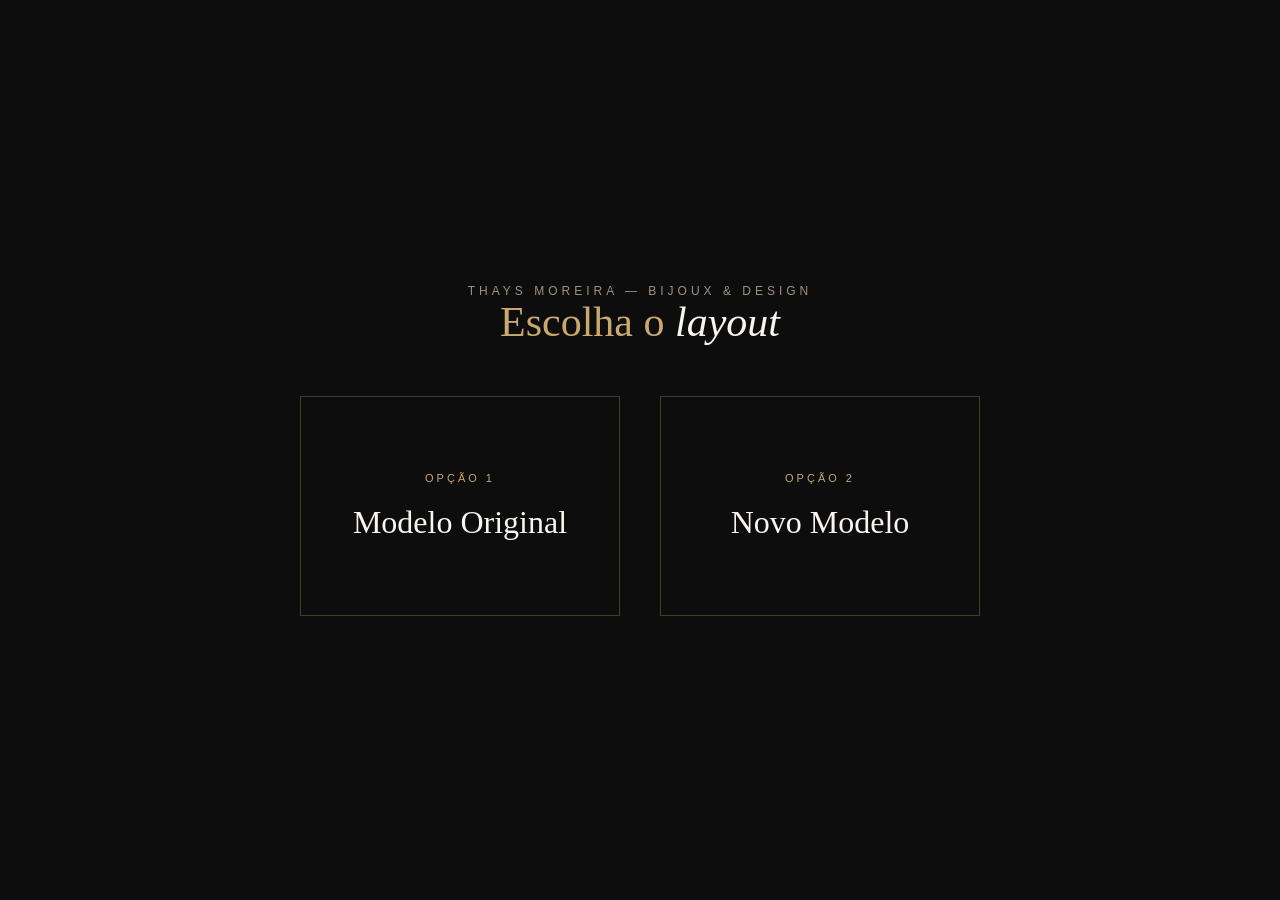
==== commit b158dce6: "Adicionado index.html de escolha" ====
--- a/index.html
+++ b/index.html
@@ -1,838 +1,87 @@
 <!DOCTYPE html>
 <html lang="pt-BR">
 <head>
-  <meta charset="UTF-8" />
-  <meta name="viewport" content="width=device-width, initial-scale=1.0" />
-  <title>Thays Moreira — Bijoux & Design</title>
-  <link rel="preconnect" href="https://fonts.googleapis.com" />
-  <link rel="preconnect" href="https://fonts.gstatic.com" crossorigin />
-  <link href="https://fonts.googleapis.com/css2?family=Cormorant+Garamond:ital,wght@0,300;0,400;0,500;0,600;1,300;1,400&family=Montserrat:wght@200;300;400;500;600&display=swap" rel="stylesheet" />
-
+  <meta charset="UTF-8">
+  <title>Thays Moreira — Escolha o Layout</title>
   <style>
-    *, *:before, *:after { box-sizing: border-box; margin: 0; padding: 0; }
-    :root{
-      --gold:#c9a96e;
-      --gold-light:#e8d5b0;
-      --dark:#0d0d0d;
-      --charcoal:#181818;
-      --off-white:#f8f5f0;
-      --text-muted:#a09080;
-    }
-    html { scroll-behavior: smooth; }
-    body{
-      background: var(--dark);
-      color: var(--off-white);
-      font-family: Montserrat, sans-serif;
-      font-weight: 300;
-      overflow-x: hidden;
-      cursor: none;
-    }
-
-    /* CURSOR */
-    #cursor{
-      position: fixed;
-      width: 8px; height: 8px;
-      background: var(--gold);
-      border-radius: 50%;
-      pointer-events: none;
-      z-index: 9999;
-      transform: translate(-50%, -50%);
-      mix-blend-mode: difference;
-    }
-    #cursor-ring{
-      position: fixed;
-      width: 38px; height: 38px;
-      border: 1px solid rgba(201,169,110,.55);
-      border-radius: 50%;
-      pointer-events: none;
-      z-index: 9998;
-      transform: translate(-50%, -50%);
-      opacity: .7;
-      transition: left .1s ease-out, top .1s ease-out;
-    }
-
-    /* HEADER - LOGO CENTRALIZADO */
-    header{
-      position: fixed;
-      top: 0; left: 0; right: 0;
-      z-index: 100;
-      padding: 28px 60px;
-      display: flex;
-      align-items: center;
-      justify-content: center;
-      background: linear-gradient(to bottom, rgba(13,13,13,.97) 0%, rgba(13,13,13,.6) 75%, transparent 100%);
-      backdrop-filter: blur(12px);
-      -webkit-backdrop-filter: blur(12px);
-    }
-    .logo-text{
-      display: flex;
-      flex-direction: column;
-      gap: 6px;
-      text-decoration: none;
-      align-items: center;
-    }
-    .logo-name{
-      font-family: "Cormorant Garamond", serif;
-      font-size: 28px;
-      font-weight: 300;
-      letter-spacing: 7px;
-      text-transform: uppercase;
-      color: var(--off-white);
-      line-height: 1;
-    }
-    .logo-sub{
-      font-size: 10px;
-      letter-spacing: 6px;
-      text-transform: uppercase;
-      color: var(--gold);
-      font-weight: 400;
-      display: flex;
-      align-items: center;
-      gap: 10px;
-    }
-    .logo-sub:before, .logo-sub:after{
-      content: "";
-      flex: 1;
-      height: 1px;
-      background: linear-gradient(to right, transparent, rgba(201,169,110,.5));
-    }
-    .logo-sub:after{ background: linear-gradient(to left, transparent, rgba(201,169,110,.5)); }
-
-    nav{
-      position: absolute;
-      right: 60px;
-      display: flex;
-      gap: 40px;
-      align-items: center;
-    }
-    nav a{
-      color: rgba(232,213,176,.6);
-      text-decoration: none;
-      font-size: 10px;
-      letter-spacing: 4px;
-      text-transform: uppercase;
-      transition: color .3s, letter-spacing .3s;
-      font-weight: 400;
-    }
-    nav a:hover{ color: var(--gold); letter-spacing: 5.5px; }
-    .nav-dot{
-      width: 3px; height: 3px;
-      border-radius: 50%;
-      background: rgba(201,169,110,.35);
-    }
-
-    /* HERO */
-    .hero{
+    * { margin: 0; padding: 0; box-sizing: border-box; }
+    body {
+      font-family: 'Montserrat', sans-serif;
+      background: #0d0d0d;
+      color: #f8f5f0;
       min-height: 100vh;
-      display: flex;
-      align-items: center;
-      justify-content: center;
-      position: relative;
-      overflow: hidden;
-    }
-    .hero-bg{
-      position: absolute;
-      inset: 0;
-      background:
-        radial-gradient(ellipse 55% 55% at 15% 50%, rgba(201,169,110,.07) 0%, transparent 65%),
-        radial-gradient(ellipse 40% 40% at 85% 25%, rgba(201,169,110,.04) 0%, transparent 60%);
-    }
-    .hero-vlines span{
-      position: absolute;
-      top: 0; bottom: 0;
-      width: 1px;
-      background: linear-gradient(to bottom, transparent, rgba(201,169,110,.15) 30%, rgba(201,169,110,.15) 70%, transparent);
-    }
-    .hero-vlines span:nth-child(1){ left:20%; }
-    .hero-vlines span:nth-child(2){ left:40%; }
-    .hero-vlines span:nth-child(3){ left:60%; }
-    .hero-vlines span:nth-child(4){ left:80%; }
-
-    .hero-content{
-      text-align: center;
-      position: relative;
-      z-index: 2;
-    }
-    .hero-eyebrow{
-      font-size: 14px;
-      letter-spacing: 8px;
-      text-transform: uppercase;
-      color: var(--gold);
-      margin-bottom: 36px;
-      opacity: 0;
-      animation: fadeUp .9s .3s forwards;
-      font-weight: 400;
-    }
-    .hero-title{
-      font-family: "Cormorant Garamond", serif;
-      font-size: clamp(72px, 11vw, 148px);
-      font-weight: 300;
-      line-height: .88;
-      color: var(--off-white);
-      letter-spacing: -3px;
-      opacity: 0;
-      animation: fadeUp 1s .5s forwards;
-    }
-    .hero-title em{ font-style: italic; color: var(--gold-light); }
-    .hero-divider{
-      width: 72px;
-      height: 1px;
-      background: linear-gradient(to right, transparent, var(--gold), transparent);
-      margin: 36px auto 28px;
-      opacity: 0;
-      animation: fadeIn 1s .85s forwards;
-    }
-    .hero-sub{
-      font-size: 15px;
-      letter-spacing: 6px;
-      text-transform: uppercase;
-      color: var(--text-muted);
-      opacity: 0;
-      animation: fadeUp 1s .7s forwards;
-      font-weight: 400;
-    }
-    .hero-cta{
-      display: inline-block;
-      font-size: 11px;
-      letter-spacing: 4.5px;
-      text-transform: uppercase;
-      color: var(--off-white);
-      text-decoration: none;
-      border: 1px solid rgba(201,169,110,.45);
-      padding: 18px 48px;
-      margin-top: 40px;
-      transition: all .45s;
-      opacity: 0;
-      animation: fadeUp .9s 1.1s forwards;
-      font-weight: 400;
-    }
-    .hero-cta:hover{
-      background: var(--gold);
-      color: var(--dark);
-      border-color: var(--gold);
-      letter-spacing: 6px;
-    }
-    .scroll-hint{
-      position: absolute;
-      bottom: 44px;
-      left: 50%;
-      transform: translateX(-50%);
-      display: flex;
-      flex-direction: column;
-      align-items: center;
-      gap: 10px;
-      opacity: 0;
-      animation: fadeIn 1s 1.6s forwards;
-    }
-    .scroll-hint span{
-      font-size: 9px;
-      letter-spacing: 4px;
-      text-transform: uppercase;
-      color: var(--text-muted);
-    }
-    .scroll-line{
-      width: 1px;
-      height: 52px;
-      background: linear-gradient(to bottom, var(--gold), transparent);
-      animation: scrollPulse 2.2s ease-in-out infinite;
-    }
-
-    /* SECTION HEADER */
-    .section-header{
-      text-align: center;
-      padding: 110px 60px 64px;
-    }
-    .section-eyebrow{
-      font-size: 11px;
-      letter-spacing: 5px;
-      text-transform: uppercase;
-      color: var(--gold);
-      margin-bottom: 20px;
-    }
-    .section-title{
-      font-family: "Cormorant Garamond", serif;
-      font-size: clamp(42px, 5.5vw, 68px);
-      font-weight: 300;
-      color: var(--off-white);
-      line-height: 1.08;
-    }
-    .section-title em{ font-style: italic; color: var(--gold-light); }
-    .section-sub{
-      font-size: 13px;
-      color: var(--text-muted);
-      margin-top: 20px;
-      line-height: 1.9;
-      max-width: 480px;
-      margin-left: auto;
-      margin-right: auto;
-    }
-
-    /* CATALOG */
-    .catalog{
-      padding: 20px 56px 130px;
-      max-width: 1440px;
-      margin: 0 auto;
-    }
-    .catalog-grid{
-      display: grid;
-      grid-template-columns: repeat(3, 1fr);
-      gap: 3px;
-    }
-
-    /* PRODUCT CARD */
-    .product-card{
-      position: relative;
-      overflow: hidden;
-      aspect-ratio: 3/4;
-      background: var(--charcoal);
-      cursor: none;
-    }
-    .product-card:nth-child(3n+1){ margin-top: 70px; }
-    .product-card:nth-child(3n+3){ margin-top: -70px; }
-
-    .product-img{
-      position: absolute;
-      inset: 0;
-      width: 100%;
-      height: 100%;
-      object-fit: cover;
-      object-position: center;
-      transition: transform .9s cubic-bezier(.25,.46,.45,.94), filter .7s ease, opacity .5s ease;
-      filter: saturate(.85) brightness(.88);
-      z-index: 1;
-    }
-    .product-card:hover .product-img{
-      transform: scale(1.08);
-      filter: saturate(1.15) brightness(1.0) contrast(1.05);
-    }
-
-    .hover-img{
-      position: absolute;
-      inset: 0;
-      width: 100%;
-      height: 100%;
-      object-fit: cover;
-      object-position: center;
-      opacity: 0;
-      transition: opacity .6s ease, transform .9s cubic-bezier(.25,.46,.45,.94);
-      z-index: 2;
-    }
-    .product-card:hover .hover-img{
-      opacity: 1;
-      transform: scale(1.05);
-    }
-
-    .product-overlay{
-      position: absolute;
-      inset: 0;
-      background: linear-gradient(to top, rgba(8,8,8,.92) 0%, rgba(8,8,8,.1) 45%, transparent 65%);
-      z-index: 3;
-      opacity: 0;
-      transition: opacity .5s;
-    }
-    .product-card:hover .product-overlay{ opacity: 1; }
-
-    .product-info{
-      position: absolute;
-      bottom: 0; left: 0; right: 0;
-      padding: 36px 28px;
-      z-index: 4;
-      transform: translateY(18px);
-      opacity: 0;
-      transition: all .5s .08s;
-    }
-    .product-card:hover .product-info{
-      transform: translateY(0);
-      opacity: 1;
-    }
-    .product-name{
-      font-family: "Cormorant Garamond", serif;
-      font-size: 28px;
-      font-weight: 400;
-      color: var(--off-white);
-      margin-bottom: 7px;
-    }
-    .product-material{
-      font-size: 10px;
-      letter-spacing: 3.5px;
-      text-transform: uppercase;
-      color: var(--gold);
-    }
-
-    .hover-hint{
-      position: absolute;
-      top: 22px;
-      right: 22px;
-      font-size: 9px;
-      letter-spacing: 2.5px;
-      text-transform: uppercase;
-      color: rgba(255,255,255,.5);
-      z-index: 5;
-      transition: opacity .3s;
-      display: flex;
-      align-items: center;
-      gap: 7px;
-      background: rgba(13,13,13,.35);
-      padding: 6px 10px;
-    }
-    .hover-hint:before{
-      content: "";
-      width: 16px;
-      height: 1px;
-      background: var(--gold);
-      opacity: .7;
-    }
-    .product-card:hover .hover-hint{ opacity: 0; }
-
-    .corner-tl{
-      position: absolute;
-      top: 14px; left: 14px;
-      width: 22px; height: 22px;
-      border-top: 1px solid var(--gold);
-      border-left: 1px solid var(--gold);
-      z-index: 5;
-      opacity: .4;
-      transition: opacity .35s, width .35s, height .35s;
-    }
-    .product-card:hover .corner-tl{
-      opacity: 1;
-      width: 44px;
-      height: 44px;
-    }
-
-    /* ABOUT */
-    .about-wrapper{
-      border-top: 1px solid rgba(201,169,110,.12);
-      padding: 120px 56px;
-    }
-    .about-inner{
-      max-width: 1200px;
-      margin: 0 auto;
-      display: grid;
-      grid-template-columns: 1fr 1fr;
-      gap: 90px;
-      align-items: center;
-    }
-    .about-eyebrow{
-      font-size: 11px;
-      letter-spacing: 5px;
-      text-transform: uppercase;
-      color: var(--gold);
-      margin-bottom: 26px;
-      font-weight: 500;
-    }
-    .about-title{
-      font-family: "Cormorant Garamond", serif;
-      font-size: clamp(48px, 5vw, 64px);
-      font-weight: 500;
-      color: var(--off-white);
-      line-height: 1.1;
-      margin-bottom: 32px;
-      letter-spacing: -1px;
-    }
-    .about-title em{ font-style: italic; color: var(--gold-light); }
-    .about-text{
-      color: var(--off-white);
-      font-size: 16px;
-      line-height: 1.9;
-      margin-bottom: 24px;
-      font-weight: 400;
-      opacity: .95;
-      max-width: 520px;
-    }
-    .about-signature{
-      font-family: "Cormorant Garamond", serif;
-      font-size: 38px;
-      font-style: italic;
-      color: var(--gold);
-      opacity: 1;
-      margin-top: 36px;
-      font-weight: 500;
-    }
-
-    .manifesto-panel{
-      position: relative;
-      height: 480px;
       display: flex;
       flex-direction: column;
       align-items: center;
       justify-content: center;
-      gap: 28px;
-      padding: 48px;
+      gap: 50px;
+      padding: 40px;
     }
-    .manifesto-panel:before{
-      content: "";
-      position: absolute;
-      inset: 0;
-      border: 1px solid rgba(201,169,110,.18);
-      transform: rotate(1.5deg);
+    h1 {
+      font-family: 'Cormorant Garamond', serif;
+      font-size: 42px;
+      font-weight: 300;
+      color: #c9a96e;
+      text-align: center;
     }
-    .manifesto-panel:after{
-      content: "";
-      position: absolute;
-      inset: 14px;
-      border: 1px solid rgba(201,169,110,.08);
-      transform: rotate(-.7deg);
-    }
-    .manifesto-gem{
-      font-family: "Cormorant Garamond", serif;
-      font-size: 52px;
-      color: var(--gold);
-      opacity: .4;
-      font-style: italic;
-      z-index: 1;
-    }
-    .manifesto-line{
-      width: 44px;
-      height: 1px;
-      background: linear-gradient(to right, transparent, var(--gold), transparent);
-      z-index: 1;
-    }
-    .manifesto-quote{
-      font-family: "Cormorant Garamond", serif;
-      font-size: 24px;
-      font-style: italic;
-      color: var(--off-white);
-      text-align: center;
-      line-height: 1.6;
-      opacity: 1;
-      z-index: 1;
-      max-width: 340px;
-      font-weight: 500;
-    }
-    .manifesto-attr{
-      font-size: 11px;
+    h1 em { font-style: italic; color: #f8f5f0; }
+    .sub {
+      font-size: 12px;
       letter-spacing: 4px;
       text-transform: uppercase;
-      color: var(--gold);
-      z-index: 1;
-      font-weight: 500;
+      color: #a09080;
     }
-
-    /* FOOTER */
-    footer{
-      border-top: 1px solid rgba(201,169,110,.1);
-      padding: 56px;
+    .botoes {
       display: flex;
-      align-items: center;
-      justify-content: space-between;
+      gap: 40px;
       flex-wrap: wrap;
-      gap: 24px;
+      justify-content: center;
     }
-    .footer-logo-text{
+    a {
+      width: 320px;
+      height: 220px;
+      border: 1px solid rgba(201,169,110,.3);
+      text-decoration: none;
       display: flex;
       flex-direction: column;
-      gap: 3px;
+      align-items: center;
+      justify-content: center;
+      gap: 20px;
+      transition: all .4s;
     }
-    .footer-logo-name{
-      font-family: "Cormorant Garamond", serif;
-      font-size: 16px;
-      font-weight: 300;
-      letter-spacing: 5px;
-      text-transform: uppercase;
-      color: rgba(248,245,240,.4);
+    a:hover {
+      border-color: #c9a96e;
+      background: rgba(201,169,110,.05);
+      transform: translateY(-5px);
     }
-    .footer-logo-sub{
-      font-size: 7px;
-      letter-spacing: 4px;
-      text-transform: uppercase;
-      color: rgba(201,169,110,.35);
-    }
-    .footer-text{
-      font-size: 10px;
-      letter-spacing: 3px;
-      text-transform: uppercase;
-      color: var(--text-muted);
-    }
-    .footer-social{ display: flex; gap: 28px; }
-    .footer-social a{
-      font-size: 10px;
-      letter-spacing: 3px;
-      text-transform: uppercase;
-      color: var(--text-muted);
-      text-decoration: none;
-      transition: color .3s;
-    }
-    .footer-social a:hover{ color: var(--gold); }
-
-    .footer-brand{
-      display: flex;
-      align-items: center;
-      gap: 16px;
-    }
-    .footer-brand-separator{
-      width: 1px;
-      height: 30px;
-      background: rgba(201,169,110,.2);
-    }
-    .wlti-text{
-      font-family: Montserrat, sans-serif;
+    .label {
       font-size: 11px;
       letter-spacing: 3px;
       text-transform: uppercase;
-      color: var(--gold);
-      font-weight: 500;
-      opacity: .8;
-      transition: opacity .3s;
+      color: #c9a96e;
     }
-    .wlti-text:hover{ opacity: 1; }
-    .wlti-text span{ color: var(--off-white); font-weight: 300; opacity: .6; }
-
-    @keyframes fadeUp { from { opacity:0; transform: translateY(32px); } to { opacity:1; transform: translateY(0); } }
-    @keyframes fadeIn { from { opacity:0; } to { opacity:1; } }
-    @keyframes scrollPulse { 0%,100%{ opacity:.25; } 50%{ opacity:1; } }
-
-    @media (max-width: 900px){
-      header { padding: 20px 24px; }
-      .logo-name { font-size: 22px; letter-spacing: 5px; }
-      nav { right: 24px; gap: 20px; }
-      nav a{ font-size: 9px; letter-spacing: 3px; }
-      .hero-eyebrow{ font-size: 12px; letter-spacing: 6px; }
-      .hero-sub{ font-size: 13px; letter-spacing: 4px; }
-      .hero-title{ font-size: clamp(52px, 14vw, 80px); }
-      .catalog{ padding: 16px 16px 80px; }
-      .catalog-grid{ grid-template-columns: 1fr 1fr; }
-      .product-card:nth-child(3n+1), .product-card:nth-child(3n+3){ margin-top: 0; }
-      .about-wrapper{ padding: 72px 24px; }
-      .about-inner{ grid-template-columns: 1fr; gap: 48px; }
-      .about-title{ font-size: clamp(36px, 8vw, 48px); }
-      .about-text{ font-size: 15px; }
-      .manifesto-panel{ height: auto; min-height: 280px; }
-      footer{ padding: 40px 24px; flex-direction: column; text-align: center; }
-      .footer-brand{ flex-direction: column; gap: 12px; }
-      .footer-brand-separator{ display: none; }
+    .nome {
+      font-family: 'Cormorant Garamond', serif;
+      font-size: 32px;
+      font-weight: 300;
+      color: #f8f5f0;
     }
   </style>
 </head>
-
 <body>
-  <div id="cursor"></div>
-  <div id="cursor-ring"></div>
-
-  <header>
-    <a href="#" class="logo-text">
-      <span class="logo-name">Thays Moreira</span>
-      <span class="logo-sub">Bijoux &amp; Design</span>
+  <div>
+    <p class="sub">Thays Moreira — Bijoux & Design</p>
+    <h1>Escolha o <em>layout</em></h1>
+  </div>
+  <div class="botoes">
+    <a href="/modelo-a/">
+      <span class="label">Opção 1</span>
+      <span class="nome">Modelo Original</span>
     </a>
-
-    <nav>
-      <a href="#catalogo">Catálogo</a>
-      <span class="nav-dot"></span>
-      <a href="#sobre">Sobre</a>
-      <span class="nav-dot"></span>
-      <a href="https://wa.me/5511981111852" target="_blank" rel="noopener">Contato</a>
-    </nav>
-  </header>
-
-  <section class="hero">
-    <div class="hero-bg"></div>
-    <div class="hero-vlines"><span></span><span></span><span></span><span></span></div>
-
-    <div class="hero-content">
-      <p class="hero-eyebrow">Bijoux &amp; Design — Coleção 2026</p>
-      <h1 class="hero-title">Arte que<br /><em>adorna</em></h1>
-      <div class="hero-divider"></div>
-      <p class="hero-sub">Peças únicas com identidade própria</p>
-      <a href="#catalogo" class="hero-cta">Ver Coleção</a>
-    </div>
-
-    <div class="scroll-hint">
-      <div class="scroll-line"></div>
-      <span>Scroll</span>
-    </div>
-  </section>
-
-  <section id="catalogo">
-    <div class="section-header">
-      <p class="section-eyebrow">Coleção Exclusiva</p>
-      <h2 class="section-title">Colares <em>Artesanais</em></h2>
-      <p class="section-sub">Passe o mouse sobre cada peça para ver na modelo</p>
-    </div>
-
-    <div class="catalog">
-      <div class="catalog-grid">
-
-        <!-- CARD 1 -->
-        <div class="product-card">
-          <img class="product-img" src="assets/colar-2.jpeg" alt="Colar Aurora" />
-          <img class="hover-img" src="assets/modelo-1.jpg" alt="Modelo usando Colar Aurora" />
-          <div class="corner-tl"></div>
-          <div class="hover-hint">Ver na modelo</div>
-          <div class="product-overlay"></div>
-          <div class="product-info">
-            <h3 class="product-name">Aurora</h3>
-            <p class="product-material">Pérolas barrocas &amp; cristais</p>
-          </div>
-        </div>
-
-        <!-- CARD 2 -->
-        <div class="product-card">
-          <img class="product-img" src="assets/colar-6.jpeg" alt="Colar Turquesa" />
-          <img class="hover-img" src="assets/modelo-2.jpg" alt="Modelo usando Colar Turquesa" />
-          <div class="corner-tl"></div>
-          <div class="hover-hint">Ver na modelo</div>
-          <div class="product-overlay"></div>
-          <div class="product-info">
-            <h3 class="product-name">Esmeralda do Mar</h3>
-            <p class="product-material">Turquesa natural &amp; prata</p>
-          </div>
-        </div>
-
-        <!-- CARD 3 -->
-        <div class="product-card">
-          <img class="product-img" src="assets/colar-9.jpeg" alt="Colar Rubi" />
-          <img class="hover-img" src="assets/modelo-3.jpg" alt="Modelo usando Colar Rubi" />
-          <div class="corner-tl"></div>
-          <div class="hover-hint">Ver na modelo</div>
-          <div class="product-overlay"></div>
-          <div class="product-info">
-            <h3 class="product-name">Paixão</h3>
-            <p class="product-material">Coral vermelho &amp; ônix</p>
-          </div>
-        </div>
-
-        <!-- CARD 4 -->
-        <div class="product-card">
-          <img class="product-img" src="assets/colar-1.jpeg" alt="Colar Esmeralda Negra" />
-          <div class="corner-tl"></div>
-          <div class="hover-hint">Zoom</div>
-          <div class="product-overlay"></div>
-          <div class="product-info">
-            <h3 class="product-name">Esmeralda Negra</h3>
-            <p class="product-material">Pérolas Tahitian &amp; cristais</p>
-          </div>
-        </div>
-
-        <!-- CARD 5 -->
-        <div class="product-card">
-          <img class="product-img" src="assets/colar-3.jpeg" alt="Colar Verde Profundo" />
-          <div class="corner-tl"></div>
-          <div class="hover-hint">Zoom</div>
-          <div class="product-overlay"></div>
-          <div class="product-info">
-            <h3 class="product-name">Verde Profundo</h3>
-            <p class="product-material">Pérolas verdes &amp; hematita</p>
-          </div>
-        </div>
-
-        <!-- CARD 6 -->
-        <div class="product-card">
-          <img class="product-img" src="assets/colar-4.jpeg" alt="Colar Rubi Dourado" />
-          <div class="corner-tl"></div>
-          <div class="hover-hint">Zoom</div>
-          <div class="product-overlay"></div>
-          <div class="product-info">
-            <h3 class="product-name">Rubi Dourado</h3>
-            <p class="product-material">Coral vermelho &amp; pedra do sol</p>
-          </div>
-        </div>
-
-        <!-- CARD 7 -->
-        <div class="product-card">
-          <img class="product-img" src="assets/colar-5.jpeg" alt="Colar Royal" />
-          <div class="corner-tl"></div>
-          <div class="hover-hint">Zoom</div>
-          <div class="product-overlay"></div>
-          <div class="product-info">
-            <h3 class="product-name">Royal</h3>
-            <p class="product-material">Coral &amp; lápis-lazúli</p>
-          </div>
-        </div>
-
-        <!-- CARD 8 -->
-        <div class="product-card">
-          <img class="product-img" src="assets/colar-7.jpeg" alt="Colar Prata Lunar" />
-          <div class="corner-tl"></div>
-          <div class="hover-hint">Zoom</div>
-          <div class="product-overlay"></div>
-          <div class="product-info">
-            <h3 class="product-name">Prata Lunar</h3>
-            <p class="product-material">Pérolas cinzas &amp; cristais</p>
-          </div>
-        </div>
-
-        <!-- CARD 9 -->
-        <div class="product-card">
-          <img class="product-img" src="assets/colar-8.jpeg" alt="Colar Noite Estrelada" />
-          <div class="corner-tl"></div>
-          <div class="hover-hint">Zoom</div>
-          <div class="product-overlay"></div>
-          <div class="product-info">
-            <h3 class="product-name">Noite Estrelada</h3>
-            <p class="product-material">Lápis-lazúli &amp; pirita</p>
-          </div>
-        </div>
-
-      </div>
-    </div>
-  </section>
-
-  <section id="sobre" class="about-wrapper">
-    <div class="about-inner">
-      <div class="about-text-content">
-        <p class="about-eyebrow">A Artista</p>
-        <h2 class="about-title">Joias que contam<br /><em>histórias</em></h2>
-        <p class="about-text">
-          Cada peça é meticulosamente elaborada à mão, combinando técnicas tradicionais com uma visão contemporânea.
-          Os materiais são selecionados um a um, das pérolas mais luminosas aos cristais mais vibrantes.
-        </p>
-        <p class="about-text">
-          O resultado são colares que não apenas adornam, mas transformam. Joias que capturam a luz e a essência de quem as usa.
-        </p>
-        <p class="about-signature">Thays Moreira</p>
-      </div>
-
-      <div class="manifesto-panel">
-        <div class="manifesto-gem">◇</div>
-        <div class="manifesto-line"></div>
-        <p class="manifesto-quote">A verdadeira elegância está nos detalhes que só os olhos atentos percebem</p>
-        <div class="manifesto-line"></div>
-        <p class="manifesto-attr">Filosofia de trabalho</p>
-      </div>
-    </div>
-  </section>
-
-  <footer id="contato">
-    <div class="footer-logo-text">
-      <span class="footer-logo-name">Thays Moreira</span>
-      <span class="footer-logo-sub">Bijoux &amp; Design</span>
-    </div>
-
-    <div class="footer-brand">
-      <div class="footer-brand-separator"></div>
-      <span class="footer-text">Desenvolvido por</span>
-      <span class="wlti-text">WLTi <span>— Solução em Tecnologia</span></span>
-    </div>
-
-    <div class="footer-social">
-      <a href="#" aria-label="Instagram">Instagram</a>
-      <a href="https://wa.me/5511981111852" target="_blank" rel="noopener">WhatsApp</a>
-      <a href="#" aria-label="Email">Email</a>
-    </div>
-  </footer>
-
-  <script>
-    const cursor = document.getElementById("cursor");
-    const cursorRing = document.getElementById("cursor-ring");
-
-    document.addEventListener("mousemove", (e) => {
-      cursor.style.left = e.clientX + "px";
-      cursor.style.top  = e.clientY + "px";
-      cursorRing.style.left = e.clientX + "px";
-      cursorRing.style.top  = e.clientY + "px";
-    });
-
-    const clickables = document.querySelectorAll("a, .product-card, .hero-cta");
-    clickables.forEach((el) => {
-      el.addEventListener("mouseenter", () => {
-        cursorRing.style.transform = "translate(-50%, -50%) scale(1.5)";
-        cursorRing.style.opacity = "0.4";
-      });
-      el.addEventListener("mouseleave", () => {
-        cursorRing.style.transform = "translate(-50%, -50%) scale(1)";
-        cursorRing.style.opacity = "0.7";
-      });
-    });
-  </script>
+    <a href="/modelo-b/">
+      <span class="label">Opção 2</span>
+      <span class="nome">Novo Modelo</span>
+    </a>
+  </div>
 </body>
-</html>
+</html>
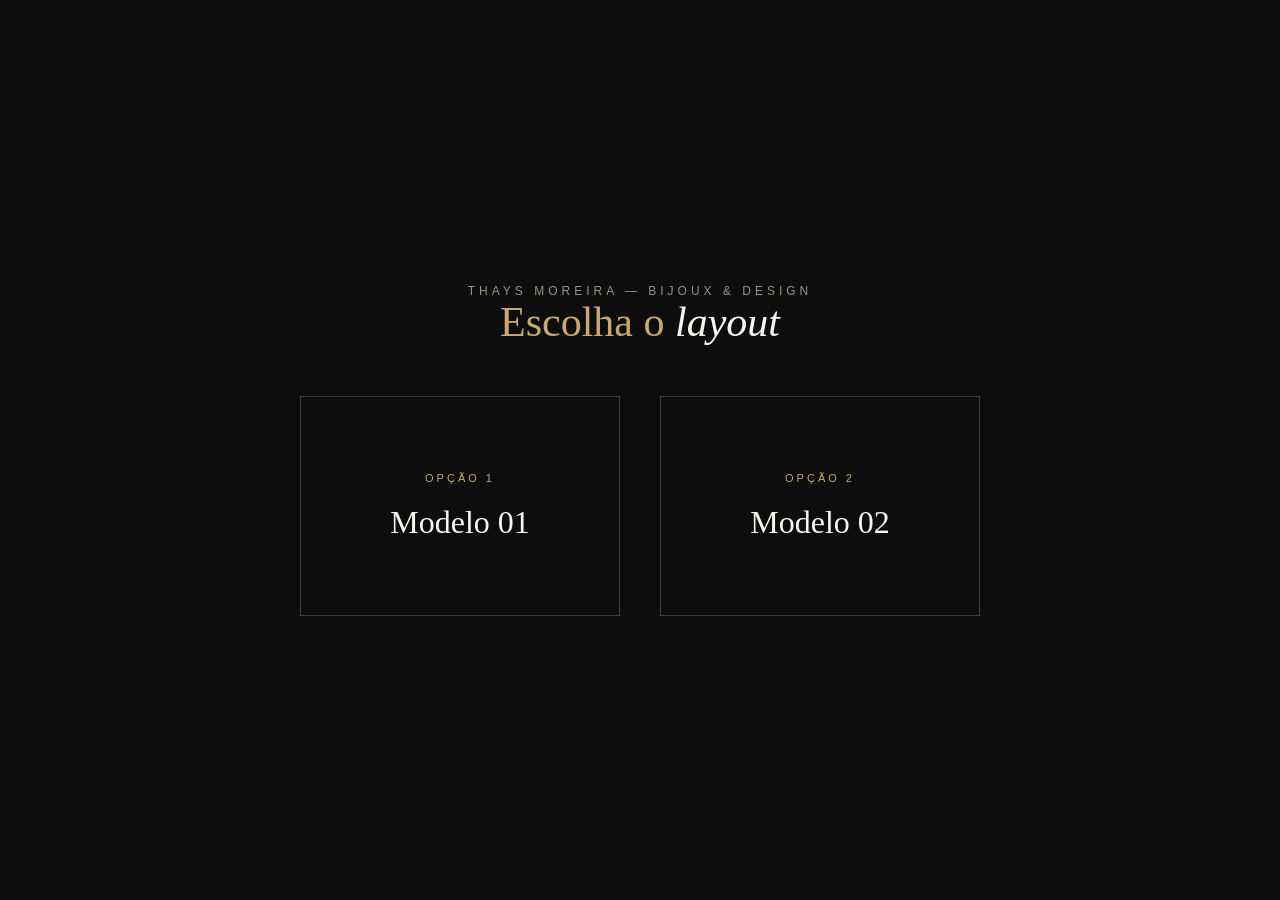
==== commit 2d44433e: "Corrigido nome do arquivo CSS para styles.css" ====
--- a/index.html
+++ b/index.html
@@ -76,11 +76,11 @@
   <div class="botoes">
     <a href="/modelo-a/">
       <span class="label">Opção 1</span>
-      <span class="nome">Modelo Original</span>
+      <span class="nome">Modelo 01</span>
     </a>
     <a href="/modelo-b/">
       <span class="label">Opção 2</span>
-      <span class="nome">Novo Modelo</span>
+      <span class="nome">Modelo 02</span>
     </a>
   </div>
 </body>
